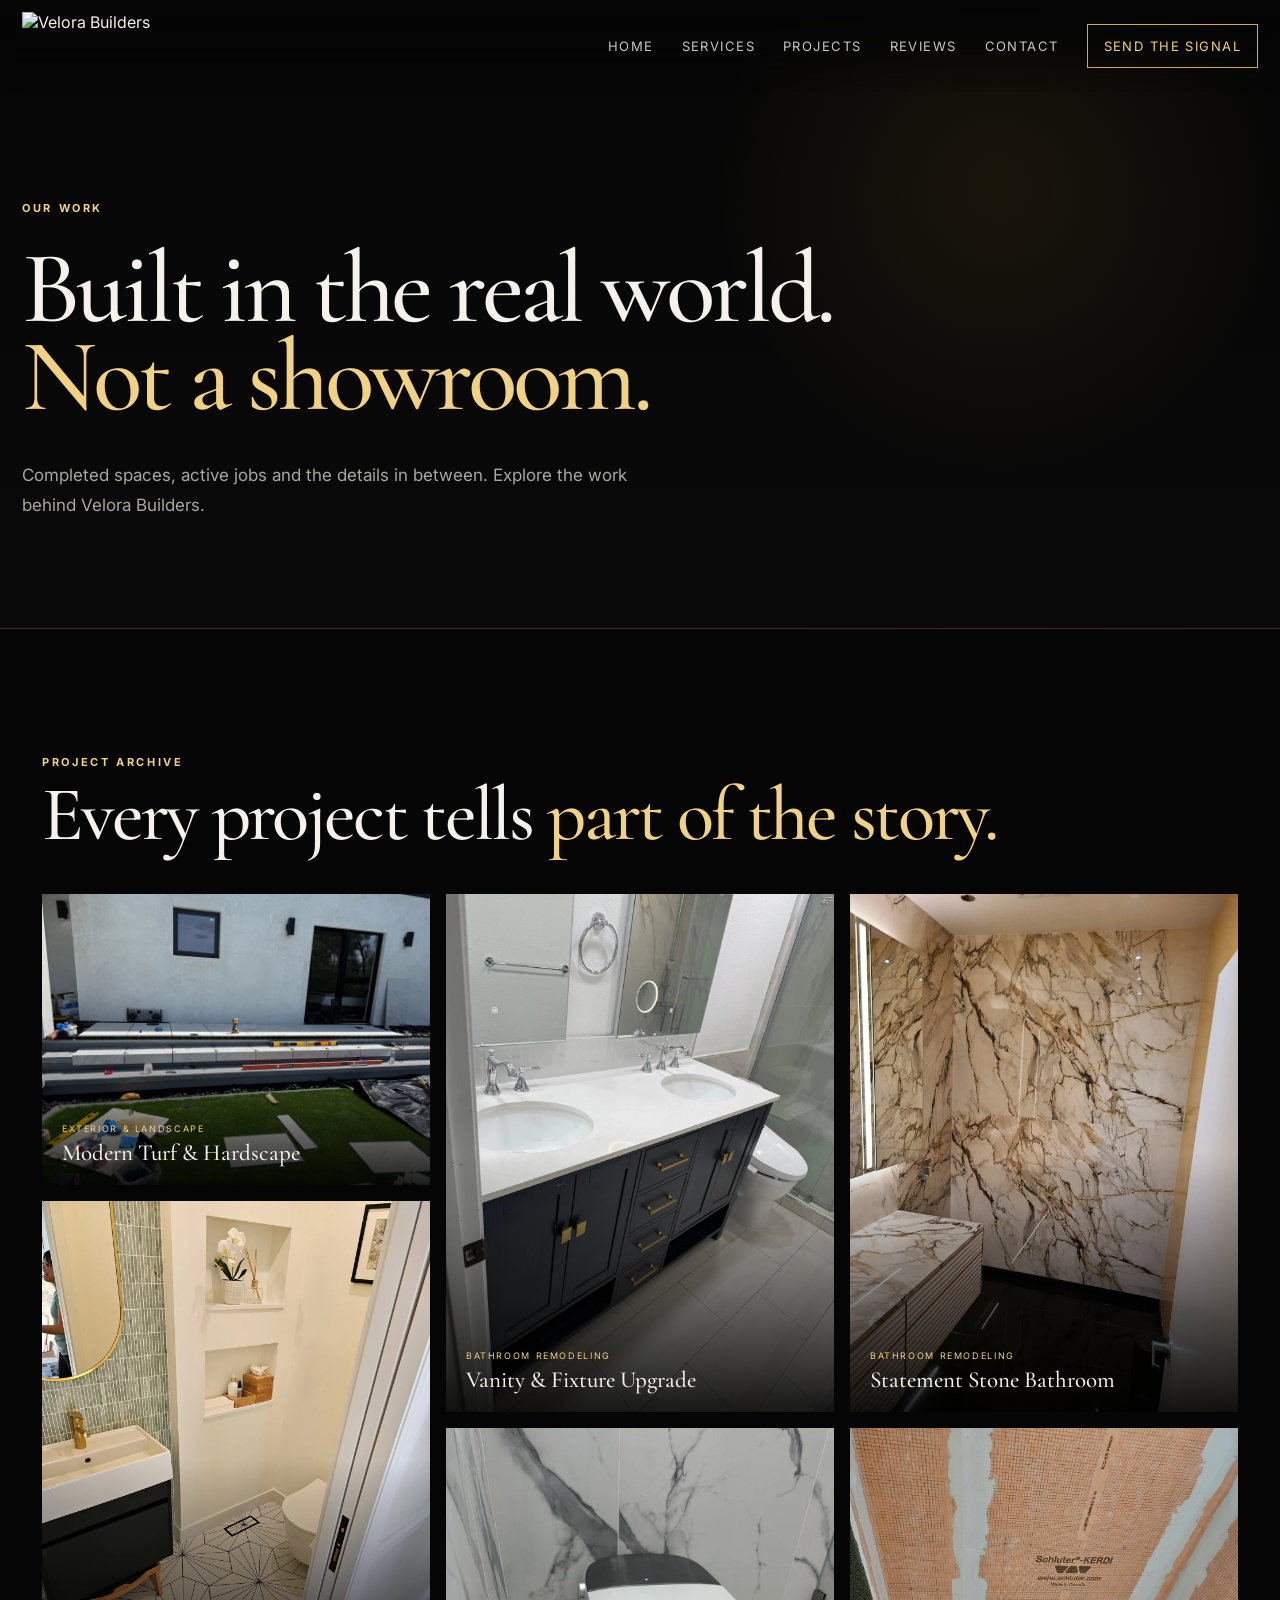
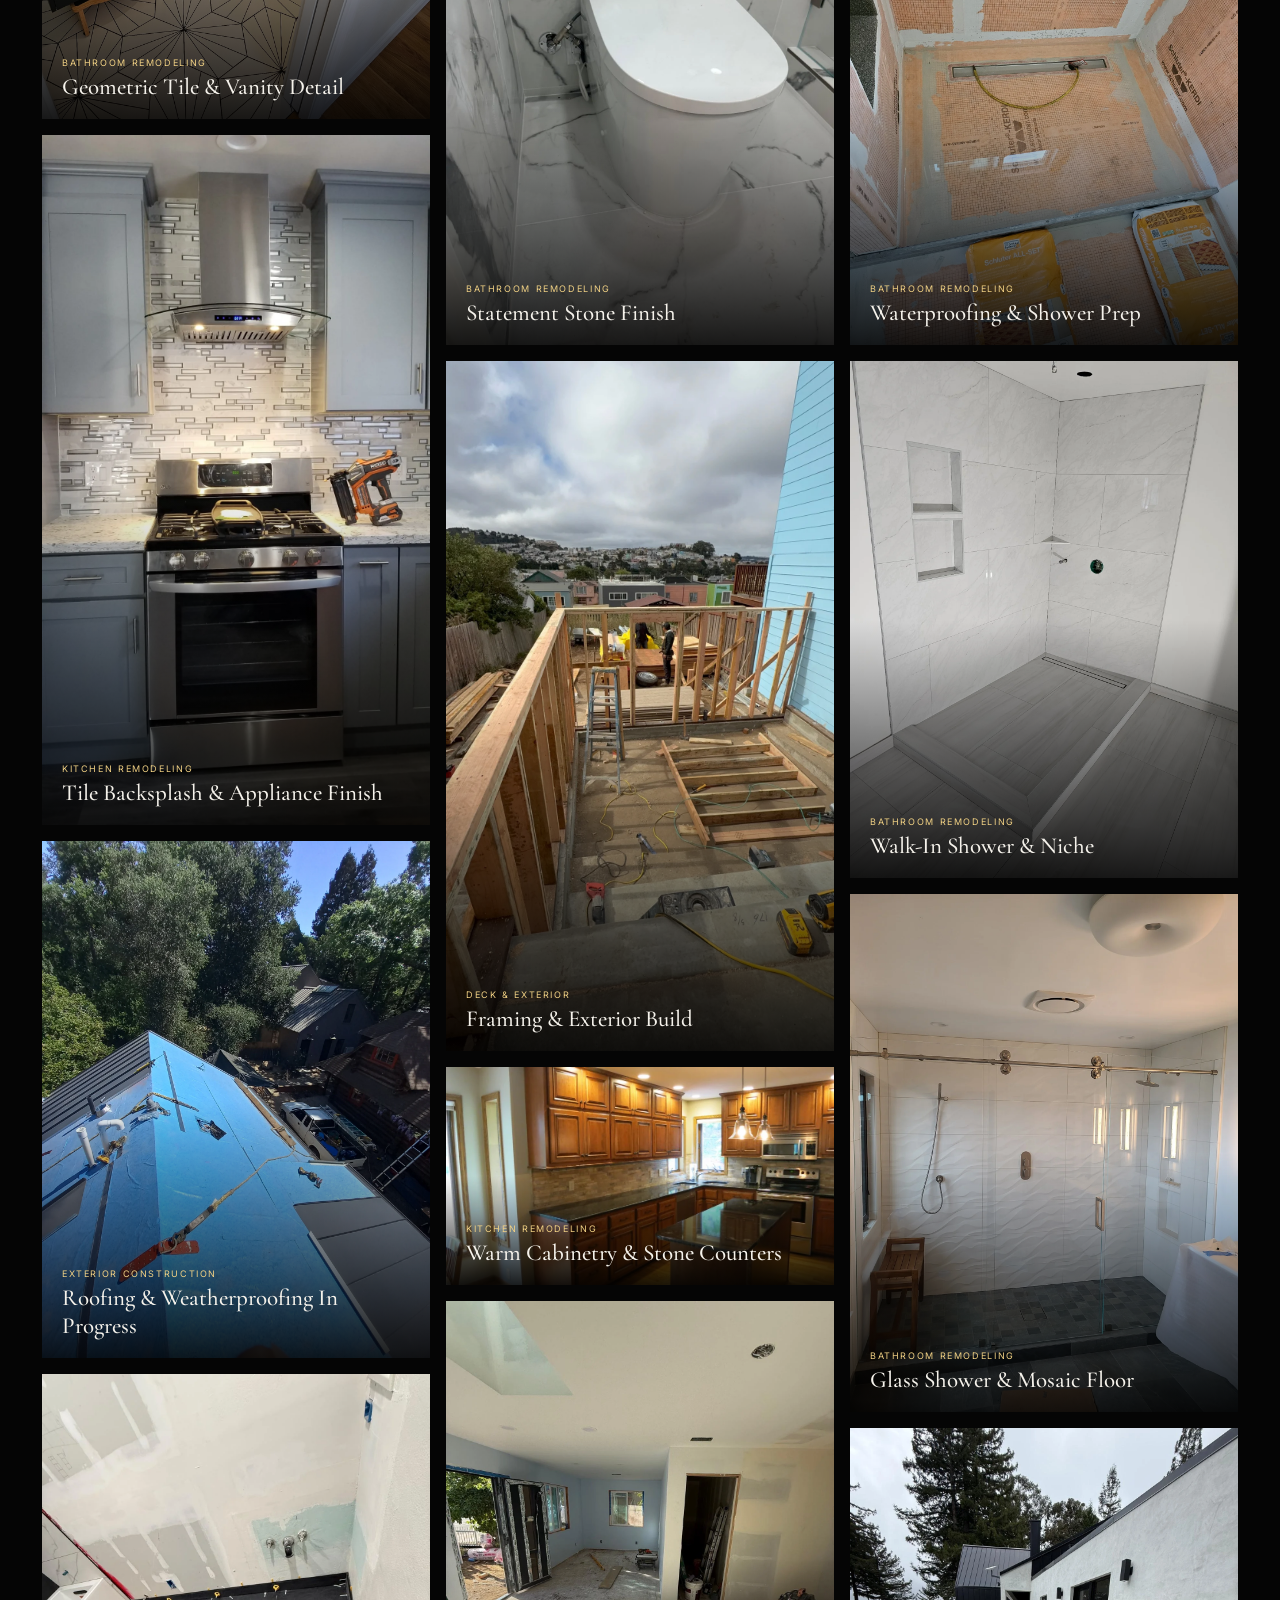
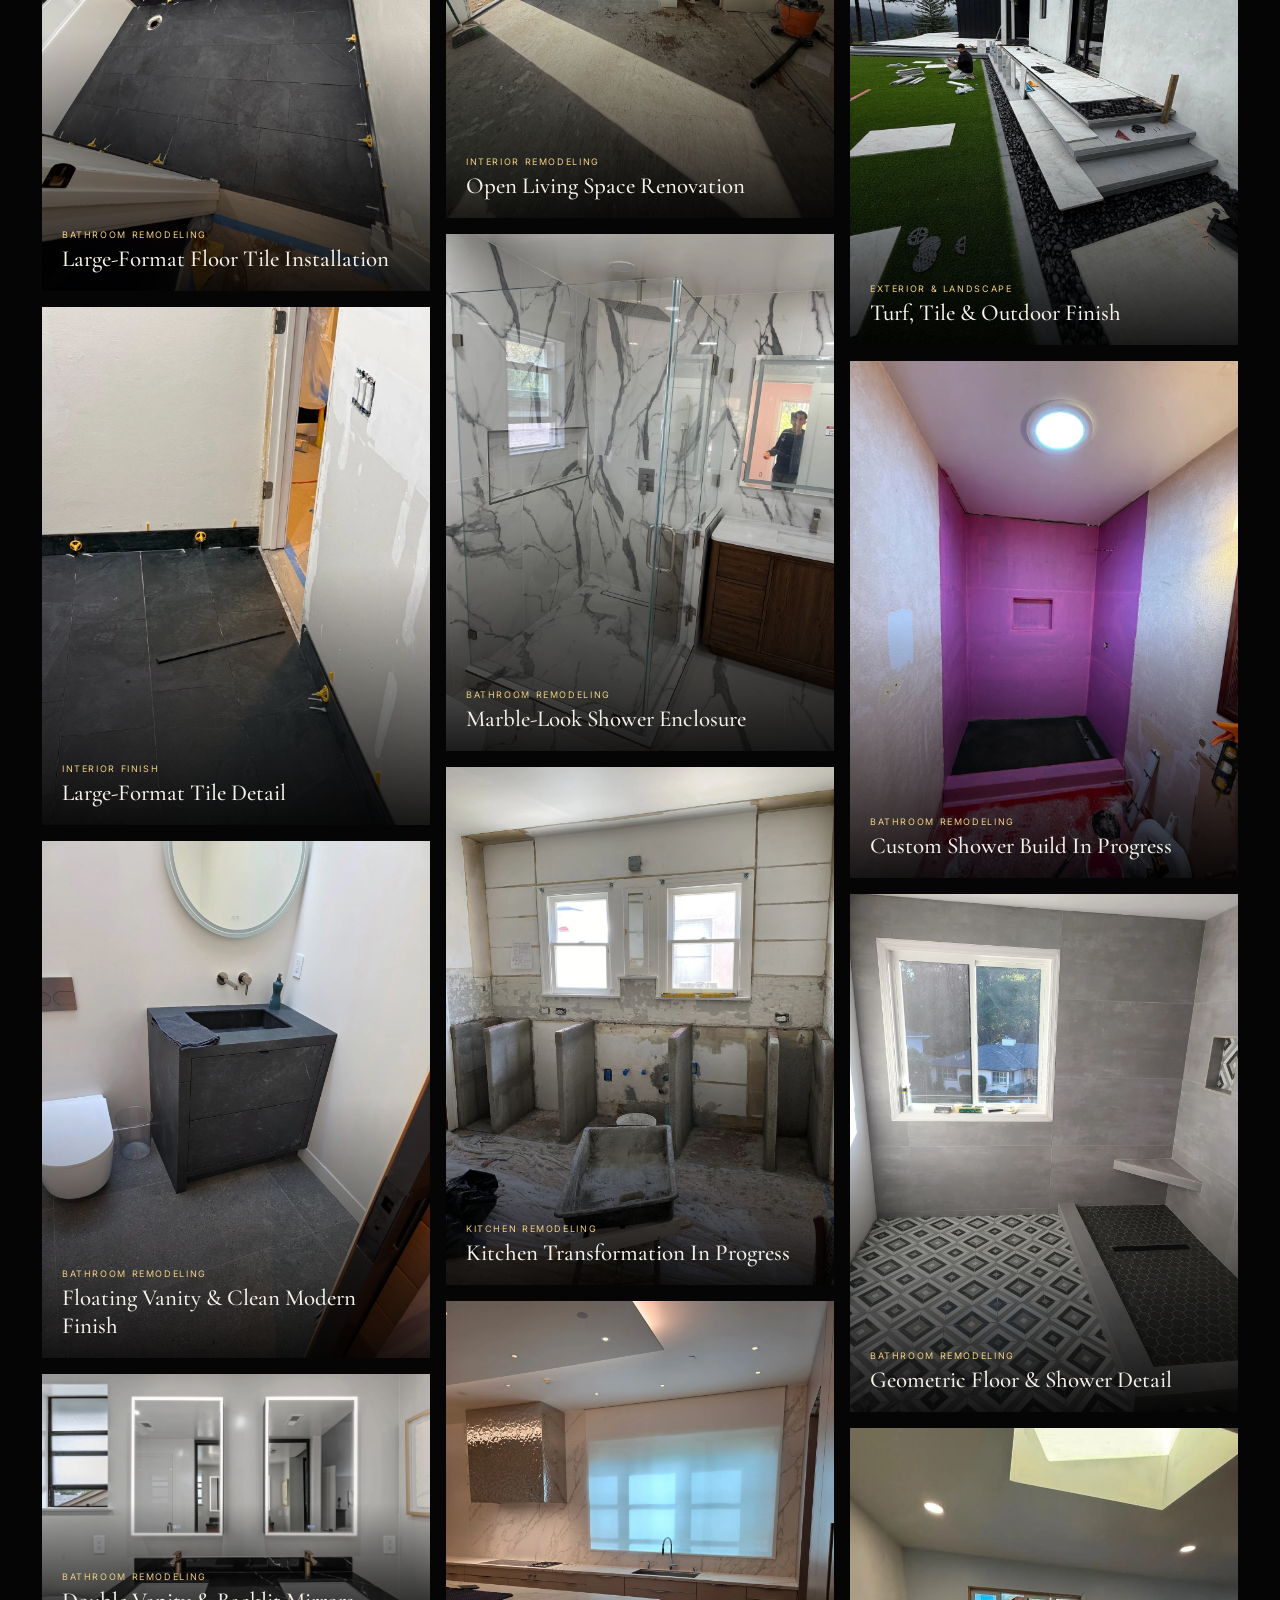
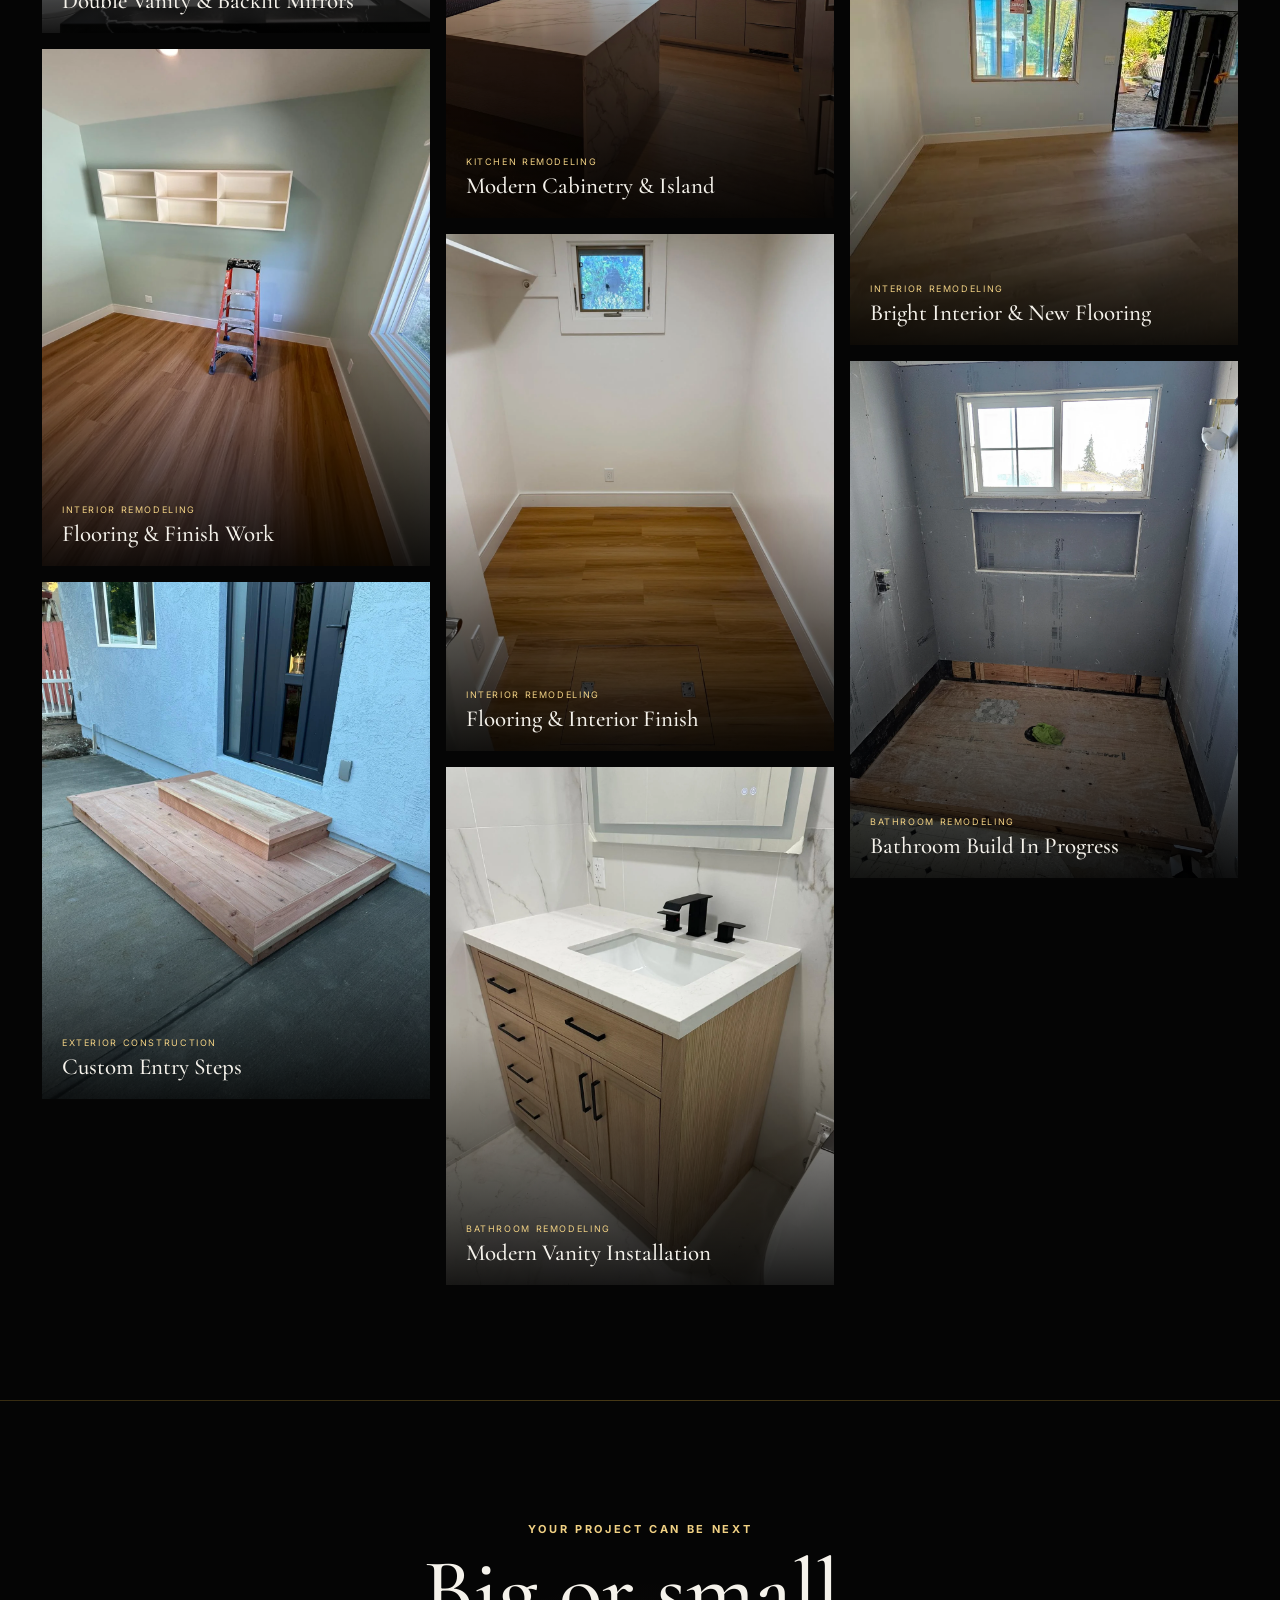
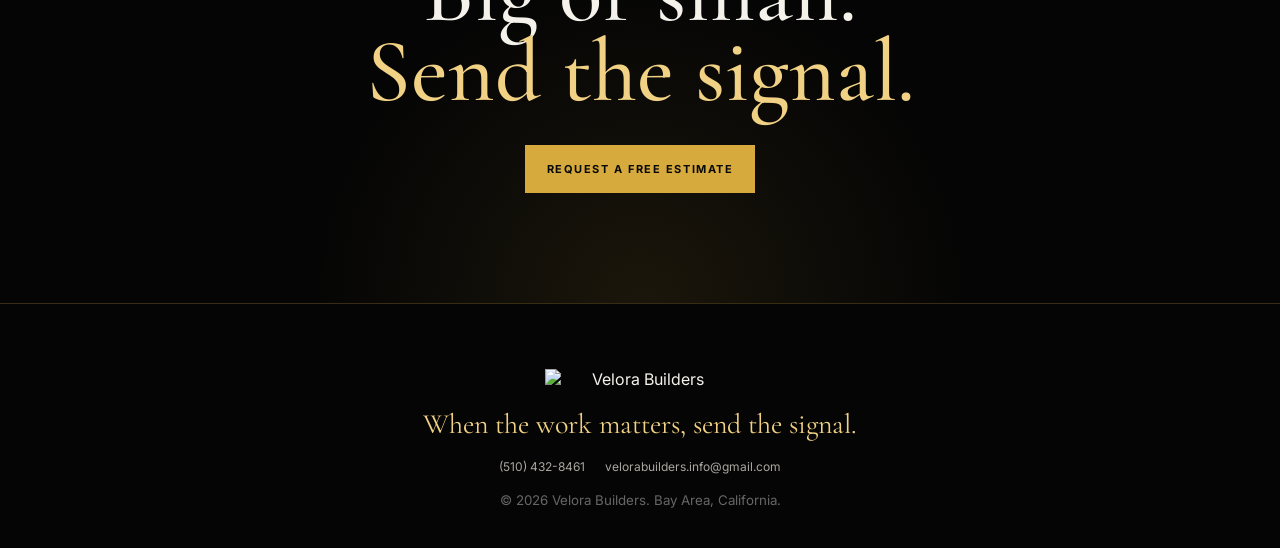
==== projects.html @ 0543bd44 "Add files via upload" ====
<!doctype html><html lang="en"><head><meta charset="utf-8"><meta name="viewport" content="width=device-width,initial-scale=1,viewport-fit=cover"><meta name="theme-color" content="#050505"><title>Our Projects | Velora Builders</title><link rel="preconnect" href="https://fonts.googleapis.com"><link rel="preconnect" href="https://fonts.gstatic.com" crossorigin><link href="https://fonts.googleapis.com/css2?family=Cormorant+Garamond:wght@400;500;600&family=Inter:wght@400;500;600;700&display=swap" rel="stylesheet"><link rel="stylesheet" href="styles.css"><script defer src="script.js"></script></head><body>
<header class="site-header"><a class="brand" href="index.html"><img src="assets/logo.webp" alt="Velora Builders"></a><button class="menu-btn" type="button" aria-expanded="false" aria-controls="main-nav"><span></span><span></span><span></span></button><nav class="nav" id="main-nav"><a href="index.html">Home</a><a href="index.html#services">Services</a><a href="projects.html">Projects</a><a href="index.html#reviews">Reviews</a><a href="index.html#contact">Contact</a><a class="nav-call" href="index.html#contact">Send the Signal</a></nav></header>
<main><section class="projects-hero"><p class="section-kicker">OUR WORK</p><h1>Built in the real world.<br><span>Not a showroom.</span></h1><p>Completed spaces, active jobs and the details in between. Explore the work behind Velora Builders.</p></section>
<section class="all-projects section"><div class="gallery-intro"><p class="section-kicker">PROJECT ARCHIVE</p><h2>Every project tells <span>part of the story.</span></h2></div><div class="gallery-grid">
<figure class="gallery-item"><img src="assets/projects/project-01.webp" alt="Modern Turf & Hardscape" loading="lazy"><figcaption><span>EXTERIOR & LANDSCAPE</span><b>Modern Turf & Hardscape</b></figcaption></figure>
<figure class="gallery-item"><img src="assets/projects/project-02.webp" alt="Geometric Tile & Vanity Detail" loading="lazy"><figcaption><span>BATHROOM REMODELING</span><b>Geometric Tile & Vanity Detail</b></figcaption></figure>
<figure class="gallery-item"><img src="assets/projects/project-03.webp" alt="Tile Backsplash & Appliance Finish" loading="lazy"><figcaption><span>KITCHEN REMODELING</span><b>Tile Backsplash & Appliance Finish</b></figcaption></figure>
<figure class="gallery-item"><img src="assets/projects/project-04.webp" alt="Roofing & Weatherproofing In Progress" loading="lazy"><figcaption><span>EXTERIOR CONSTRUCTION</span><b>Roofing & Weatherproofing In Progress</b></figcaption></figure>
<figure class="gallery-item"><img src="assets/projects/project-05.webp" alt="Large-Format Floor Tile Installation" loading="lazy"><figcaption><span>BATHROOM REMODELING</span><b>Large-Format Floor Tile Installation</b></figcaption></figure>
<figure class="gallery-item"><img src="assets/projects/project-06.webp" alt="Large-Format Tile Detail" loading="lazy"><figcaption><span>INTERIOR FINISH</span><b>Large-Format Tile Detail</b></figcaption></figure>
<figure class="gallery-item"><img src="assets/projects/project-07.webp" alt="Floating Vanity & Clean Modern Finish" loading="lazy"><figcaption><span>BATHROOM REMODELING</span><b>Floating Vanity & Clean Modern Finish</b></figcaption></figure>
<figure class="gallery-item"><img src="assets/projects/project-08.webp" alt="Double Vanity & Backlit Mirrors" loading="lazy"><figcaption><span>BATHROOM REMODELING</span><b>Double Vanity & Backlit Mirrors</b></figcaption></figure>
<figure class="gallery-item"><img src="assets/projects/project-09.webp" alt="Flooring & Finish Work" loading="lazy"><figcaption><span>INTERIOR REMODELING</span><b>Flooring & Finish Work</b></figcaption></figure>
<figure class="gallery-item"><img src="assets/projects/project-10.webp" alt="Custom Entry Steps" loading="lazy"><figcaption><span>EXTERIOR CONSTRUCTION</span><b>Custom Entry Steps</b></figcaption></figure>
<figure class="gallery-item"><img src="assets/projects/project-11.webp" alt="Vanity & Fixture Upgrade" loading="lazy"><figcaption><span>BATHROOM REMODELING</span><b>Vanity & Fixture Upgrade</b></figcaption></figure>
<figure class="gallery-item"><img src="assets/projects/project-12.webp" alt="Statement Stone Finish" loading="lazy"><figcaption><span>BATHROOM REMODELING</span><b>Statement Stone Finish</b></figcaption></figure>
<figure class="gallery-item"><img src="assets/projects/project-13.webp" alt="Framing & Exterior Build" loading="lazy"><figcaption><span>DECK & EXTERIOR</span><b>Framing & Exterior Build</b></figcaption></figure>
<figure class="gallery-item"><img src="assets/projects/project-14.webp" alt="Warm Cabinetry & Stone Counters" loading="lazy"><figcaption><span>KITCHEN REMODELING</span><b>Warm Cabinetry & Stone Counters</b></figcaption></figure>
<figure class="gallery-item"><img src="assets/projects/project-15.webp" alt="Open Living Space Renovation" loading="lazy"><figcaption><span>INTERIOR REMODELING</span><b>Open Living Space Renovation</b></figcaption></figure>
<figure class="gallery-item"><img src="assets/projects/project-16.webp" alt="Marble-Look Shower Enclosure" loading="lazy"><figcaption><span>BATHROOM REMODELING</span><b>Marble-Look Shower Enclosure</b></figcaption></figure>
<figure class="gallery-item"><img src="assets/projects/project-17.webp" alt="Kitchen Transformation In Progress" loading="lazy"><figcaption><span>KITCHEN REMODELING</span><b>Kitchen Transformation In Progress</b></figcaption></figure>
<figure class="gallery-item"><img src="assets/projects/project-18.webp" alt="Modern Cabinetry & Island" loading="lazy"><figcaption><span>KITCHEN REMODELING</span><b>Modern Cabinetry & Island</b></figcaption></figure>
<figure class="gallery-item"><img src="assets/projects/project-19.webp" alt="Flooring & Interior Finish" loading="lazy"><figcaption><span>INTERIOR REMODELING</span><b>Flooring & Interior Finish</b></figcaption></figure>
<figure class="gallery-item"><img src="assets/projects/project-20.webp" alt="Modern Vanity Installation" loading="lazy"><figcaption><span>BATHROOM REMODELING</span><b>Modern Vanity Installation</b></figcaption></figure>
<figure class="gallery-item"><img src="assets/projects/project-21.webp" alt="Statement Stone Bathroom" loading="lazy"><figcaption><span>BATHROOM REMODELING</span><b>Statement Stone Bathroom</b></figcaption></figure>
<figure class="gallery-item"><img src="assets/projects/project-22.webp" alt="Waterproofing & Shower Prep" loading="lazy"><figcaption><span>BATHROOM REMODELING</span><b>Waterproofing & Shower Prep</b></figcaption></figure>
<figure class="gallery-item"><img src="assets/projects/project-23.webp" alt="Walk-In Shower & Niche" loading="lazy"><figcaption><span>BATHROOM REMODELING</span><b>Walk-In Shower & Niche</b></figcaption></figure>
<figure class="gallery-item"><img src="assets/projects/project-24.webp" alt="Glass Shower & Mosaic Floor" loading="lazy"><figcaption><span>BATHROOM REMODELING</span><b>Glass Shower & Mosaic Floor</b></figcaption></figure>
<figure class="gallery-item"><img src="assets/projects/project-25.webp" alt="Turf, Tile & Outdoor Finish" loading="lazy"><figcaption><span>EXTERIOR & LANDSCAPE</span><b>Turf, Tile & Outdoor Finish</b></figcaption></figure>
<figure class="gallery-item"><img src="assets/projects/project-26.webp" alt="Custom Shower Build In Progress" loading="lazy"><figcaption><span>BATHROOM REMODELING</span><b>Custom Shower Build In Progress</b></figcaption></figure>
<figure class="gallery-item"><img src="assets/projects/project-27.webp" alt="Geometric Floor & Shower Detail" loading="lazy"><figcaption><span>BATHROOM REMODELING</span><b>Geometric Floor & Shower Detail</b></figcaption></figure>
<figure class="gallery-item"><img src="assets/projects/project-28.webp" alt="Bright Interior & New Flooring" loading="lazy"><figcaption><span>INTERIOR REMODELING</span><b>Bright Interior & New Flooring</b></figcaption></figure>
<figure class="gallery-item"><img src="assets/projects/project-29.webp" alt="Bathroom Build In Progress" loading="lazy"><figcaption><span>BATHROOM REMODELING</span><b>Bathroom Build In Progress</b></figcaption></figure></div></section><section class="gallery-cta"><p class="section-kicker">YOUR PROJECT CAN BE NEXT</p><h2>Big or small.<br><span>Send the signal.</span></h2><a class="btn btn-gold" href="index.html#contact">Request a Free Estimate</a></section></main><footer><a class="footer-brand" href="index.html"><img src="assets/logo.webp" alt="Velora Builders"></a><p>When the work matters, send the signal.</p><div class="footer-contact"><a href="tel:+15104328461">(510) 432-8461</a><a href="mailto:velorabuilders.info@gmail.com">velorabuilders.info@gmail.com</a></div><small>© 2026 Velora Builders. Bay Area, California.</small></footer></body></html>
---- styles.css ----
:root{--bg:#050505;--panel:#0b0b0b;--panel2:#111;--gold:#d7aa3d;--gold2:#f1d184;--text:#f5f2eb;--muted:#aaa79f;--line:rgba(215,170,61,.24);--max:1240px}*{box-sizing:border-box}html{scroll-behavior:smooth}body{margin:0;background:var(--bg);color:var(--text);font-family:Inter,Arial,sans-serif;overflow-x:hidden}body.menu-open{overflow:hidden}a{color:inherit;text-decoration:none}img{display:block;width:100%}.site-header{position:fixed;top:0;left:0;right:0;z-index:50;height:92px;display:flex;align-items:center;justify-content:space-between;padding:12px max(22px,calc((100vw - var(--max))/2));background:linear-gradient(180deg,rgba(5,5,5,.98),rgba(5,5,5,.78),transparent);backdrop-filter:blur(8px)}.brand{width:155px;display:block}.brand img{height:68px;object-fit:contain}.nav{display:flex;align-items:center;gap:28px;font-size:13px;text-transform:uppercase;letter-spacing:.11em}.nav a{opacity:.82;transition:.2s}.nav a:hover{opacity:1;color:var(--gold2)}.nav-call{border:1px solid var(--gold);padding:13px 16px;color:var(--gold2)!important;opacity:1!important}.menu-btn{display:none;background:none;border:0;padding:12px;z-index:60}.menu-btn span{display:block;width:27px;height:1px;background:#fff;margin:6px 0;transition:.25s}.hero{min-height:100svh;position:relative;display:flex;align-items:flex-end;overflow:hidden}.hero-photo{position:absolute;inset:0;height:100%;object-fit:cover;object-position:center}.hero-shade{position:absolute;inset:0;background:linear-gradient(90deg,rgba(0,0,0,.9) 0%,rgba(0,0,0,.64) 46%,rgba(0,0,0,.24) 78%),linear-gradient(0deg,rgba(0,0,0,.86),transparent 50%)}.hero-copy{position:relative;z-index:2;width:min(760px,calc(100% - 44px));margin-left:max(22px,calc((100vw - var(--max))/2));padding:0 0 185px}.eyebrow,.section-kicker{font-size:11px;letter-spacing:.24em;text-transform:uppercase;color:var(--gold2);font-weight:700}.hero h1,.section h2,.signal-copy h2{font-family:"Cormorant Garamond",serif;font-weight:500;line-height:.92;letter-spacing:-.035em}.hero h1{font-size:clamp(58px,7.4vw,112px);margin:20px 0}.hero h1 em,.section h2 span,.signal-copy h2 span{color:var(--gold2);font-style:normal}.hero-sub{max-width:690px;color:#d0cdc5;font-size:17px;line-height:1.65}.hero-actions{display:flex;gap:12px;flex-wrap:wrap;margin-top:30px}.btn{display:inline-flex;align-items:center;justify-content:center;min-height:48px;padding:0 21px;text-transform:uppercase;font-size:11px;font-weight:700;letter-spacing:.14em;border:1px solid transparent;transition:.2s}.btn-gold{background:var(--gold);color:#090909}.btn-gold:hover{background:var(--gold2)}.btn-ghost{border-color:rgba(255,255,255,.35);color:#fff;background:rgba(0,0,0,.15)}.btn-ghost:hover{border-color:var(--gold);color:var(--gold2)}.hero-proof{position:absolute;z-index:3;bottom:0;left:0;right:0;display:grid;grid-template-columns:repeat(3,1fr);max-width:var(--max);margin:auto;border-top:1px solid rgba(255,255,255,.14)}.hero-proof div{padding:26px 24px;display:flex;gap:15px;align-items:center;border-right:1px solid rgba(255,255,255,.12);background:rgba(5,5,5,.42);backdrop-filter:blur(6px)}.hero-proof b{color:var(--gold);font-family:"Cormorant Garamond",serif;font-size:25px}.hero-proof span{font-size:12px;text-transform:uppercase;letter-spacing:.1em;color:#ddd}.section{max-width:var(--max);margin:auto;padding:115px 22px}.intro-grid{display:grid;grid-template-columns:1.2fr .8fr;gap:80px;margin-top:26px}.section h2{font-size:clamp(50px,6vw,82px);margin:0}.intro-copy,.section-heading>p,.signal-copy p,.contact-copy>p{color:var(--muted);line-height:1.8}.intro-copy p:first-child{margin-top:4px}.text-link{color:var(--gold2);font-size:12px;text-transform:uppercase;letter-spacing:.14em;font-weight:700;display:inline-block;margin-top:12px}.services-section{border-top:1px solid var(--line)}.section-heading{display:grid;grid-template-columns:1.25fr .75fr;gap:60px;align-items:end;margin-bottom:42px}.section-heading h2{margin-top:10px}.service-grid{display:grid;grid-template-columns:repeat(3,1fr);border-top:1px solid var(--line);border-left:1px solid var(--line)}.service-card{padding:38px 30px;min-height:250px;border-right:1px solid var(--line);border-bottom:1px solid var(--line);background:linear-gradient(145deg,#0b0b0b,#070707)}.service-card small{color:var(--gold);letter-spacing:.14em}.service-card h3{font-family:"Cormorant Garamond",serif;font-size:31px;font-weight:500;margin:42px 0 10px}.service-card p{color:var(--muted);font-size:14px;line-height:1.7}.signal-section{max-width:1450px;margin:40px auto 0;display:grid;grid-template-columns:1fr 1fr;background:radial-gradient(circle at 18% 55%,rgba(215,170,61,.14),transparent 35%),#0a0a0a;border-top:1px solid var(--line);border-bottom:1px solid var(--line)}.signal-art{min-height:590px;display:flex;align-items:center;justify-content:center;padding:50px}.signal-art img{max-width:520px;filter:drop-shadow(0 0 28px rgba(215,170,61,.17))}.signal-copy{display:flex;flex-direction:column;justify-content:center;padding:70px 80px 70px 20px}.signal-copy h2{font-size:clamp(52px,5.2vw,80px);margin:14px 0 20px}.signal-copy .btn{align-self:flex-start;margin-top:18px}.projects-section{padding-bottom:75px}.project-grid{display:grid;grid-template-columns:repeat(12,1fr);gap:16px}.project{position:relative;overflow:hidden;min-height:430px;margin:0;grid-column:span 4;background:#111}.project-wide{grid-column:span 8}.project img{position:absolute;inset:0;height:100%;object-fit:cover;transition:transform .6s ease}.project:after{content:"";position:absolute;inset:35% 0 0;background:linear-gradient(transparent,rgba(0,0,0,.9))}.project:hover img{transform:scale(1.025)}.project figcaption{position:absolute;z-index:2;left:22px;right:22px;bottom:22px}.project figcaption span{display:block;color:var(--gold2);font-size:10px;letter-spacing:.17em;margin-bottom:7px}.project figcaption b{font-family:"Cormorant Garamond",serif;font-size:25px;font-weight:500}.project-cta{margin-top:30px;display:flex;align-items:center;justify-content:space-between;gap:25px;padding:28px 0;border-top:1px solid var(--line);border-bottom:1px solid var(--line)}.project-cta p{color:var(--muted)}.reviews-section{display:grid;grid-template-columns:1.15fr .85fr;gap:70px;border-top:1px solid var(--line)}.stars{color:var(--gold2);letter-spacing:.18em;margin:22px 0}.review-main blockquote{font-family:"Cormorant Garamond",serif;font-size:clamp(42px,4vw,62px);line-height:1.05;margin:0 0 22px}.review-main>p:last-child{color:var(--muted);line-height:1.8;max-width:650px}.review-stack{display:grid;gap:16px}.review-card,.review-mini{border:1px solid var(--line);padding:34px;background:linear-gradient(145deg,#111,#090909)}.quote-mark{font-family:serif;color:var(--gold);font-size:58px;line-height:.5}.review-card h3{font-family:"Cormorant Garamond",serif;font-size:34px;margin:18px 0 8px}.review-card p{color:var(--muted);line-height:1.7}.review-card .btn{margin-top:12px}.review-mini{display:flex;flex-direction:column;gap:10px}.review-mini b{font-family:"Cormorant Garamond",serif;font-size:25px;font-weight:500}.review-mini span{color:var(--gold2);font-size:11px;letter-spacing:.12em;text-transform:uppercase}.contact-section{display:grid;grid-template-columns:.9fr 1.1fr;gap:70px;border-top:1px solid var(--line)}.contact-copy h2{margin:12px 0 20px}.contact-list{display:grid;gap:12px;margin-top:35px}.contact-list a{font-size:18px}.contact-list a:hover{color:var(--gold2)}.contact-list span{color:var(--muted);font-size:13px}.lead-form{display:grid;grid-template-columns:1fr 1fr;gap:18px;padding:34px;border:1px solid var(--line);background:#0b0b0b}.lead-form label{font-size:10px;letter-spacing:.14em;text-transform:uppercase;color:#d3cec4}.lead-form input,.lead-form textarea{width:100%;margin-top:9px;padding:14px 0;color:#fff;background:transparent;border:0;border-bottom:1px solid rgba(255,255,255,.2);outline:none;font:inherit;text-transform:none}.lead-form textarea{resize:vertical;border:1px solid rgba(255,255,255,.2);padding:14px}.lead-form input:focus,.lead-form textarea:focus{border-color:var(--gold)}.full{grid-column:1/-1}footer{border-top:1px solid var(--line);padding:65px 22px 40px;display:grid;justify-items:center;gap:18px;text-align:center}.footer-brand{width:190px}.footer-brand img{max-height:150px;object-fit:contain}.footer-links,.footer-contact{display:flex;gap:20px;flex-wrap:wrap;justify-content:center;font-size:12px;color:var(--muted)}footer>p{font-family:"Cormorant Garamond",serif;font-size:28px;margin:0;color:var(--gold2)}footer small{color:#666}.reveal{animation:fadeUp .8s ease both}@keyframes fadeUp{from{opacity:0;transform:translateY(20px)}to{opacity:1;transform:none}}
@media(max-width:900px){.site-header{height:78px;padding:8px 18px}.brand{width:118px}.brand img{height:59px}.menu-btn{display:block}.nav{position:fixed;inset:0;width:100vw;height:100dvh;min-height:100svh;background:rgba(5,5,5,.985);display:flex;flex-direction:column;justify-content:center;align-items:center;gap:26px;padding:calc(90px + env(safe-area-inset-top)) 24px calc(40px + env(safe-area-inset-bottom));overflow-y:auto;transform:translateX(105%);transition:transform .3s ease;font-size:15px}.nav.open{transform:translateX(0)}.menu-btn.active span:nth-child(1){transform:translateY(7px) rotate(45deg)}.menu-btn.active span:nth-child(2){opacity:0}.menu-btn.active span:nth-child(3){transform:translateY(-7px) rotate(-45deg)}.hero{min-height:100svh}.hero-shade{background:linear-gradient(0deg,rgba(0,0,0,.92) 0%,rgba(0,0,0,.55) 70%,rgba(0,0,0,.15))}.hero-copy{margin-left:22px;padding-bottom:205px}.hero h1{font-size:clamp(53px,15vw,78px)}.hero-sub{font-size:15px}.hero-actions .btn{width:100%}.hero-proof div{padding:18px 12px;display:block}.hero-proof b{display:block}.hero-proof span{font-size:9px}.section{padding:80px 20px}.intro-grid,.section-heading,.reviews-section,.contact-section{grid-template-columns:1fr;gap:35px}.service-grid{grid-template-columns:1fr 1fr}.signal-section{grid-template-columns:1fr}.signal-art{min-height:390px;padding:35px}.signal-art img{max-width:380px}.signal-copy{padding:15px 25px 65px}.project{grid-column:span 6;min-height:380px}.project-wide{grid-column:span 12}.project-cta{align-items:flex-start;flex-direction:column}.lead-form{padding:24px}.reviews-section{gap:28px}}
@media(max-width:560px){.service-grid{grid-template-columns:1fr}.project,.project-wide{grid-column:span 12;min-height:390px}.lead-form{grid-template-columns:1fr}.lead-form label{grid-column:1/-1}.hero-proof span{line-height:1.35}.section-heading>p{margin-top:0}.contact-list a{font-size:15px}.signal-art{min-height:330px}.signal-copy h2{font-size:52px}.project-grid{gap:12px}}
/* Premium project archive */
.projects-hero{min-height:68svh;padding:190px max(22px,calc((100vw - var(--max))/2)) 90px;display:flex;flex-direction:column;justify-content:flex-end;background:radial-gradient(circle at 78% 30%,rgba(215,170,61,.09),transparent 26%),linear-gradient(180deg,#060606,#090909);border-bottom:1px solid var(--line)}.projects-hero h1{font-family:"Cormorant Garamond",serif;font-weight:500;font-size:clamp(64px,8vw,118px);line-height:.86;letter-spacing:-.04em;margin:18px 0 24px}.projects-hero h1 span{color:var(--gold2)}.projects-hero>p:last-child{max-width:650px;color:var(--muted);font-size:17px;line-height:1.75}.gallery-intro{margin-bottom:44px}.gallery-grid{columns:3 320px;column-gap:16px}.gallery-item{break-inside:avoid;margin:0 0 16px;position:relative;background:#111;overflow:hidden}.gallery-item img{display:block;width:100%;height:auto;transition:transform .55s ease,filter .55s ease}.gallery-item:after{content:"";position:absolute;inset:50% 0 0;background:linear-gradient(transparent,rgba(0,0,0,.88));pointer-events:none}.gallery-item:hover img{transform:scale(1.018);filter:brightness(.82)}.gallery-item figcaption{position:absolute;z-index:2;left:20px;right:20px;bottom:18px}.gallery-item figcaption span{display:block;color:var(--gold2);font-size:9px;letter-spacing:.18em;margin-bottom:5px}.gallery-item figcaption b{font-family:"Cormorant Garamond",serif;font-size:23px;font-weight:500}.gallery-cta{padding:110px 22px;text-align:center;border-top:1px solid var(--line);background:radial-gradient(circle at 50% 100%,rgba(215,170,61,.1),transparent 40%)}.gallery-cta h2{font-family:"Cormorant Garamond",serif;font-size:clamp(56px,7vw,94px);font-weight:500;line-height:.9;margin:16px 0 32px}.gallery-cta h2 span{color:var(--gold2)}
@media(max-width:700px){.projects-hero{min-height:58svh;padding-top:130px}.gallery-grid{columns:1}.gallery-item figcaption b{font-size:21px}}
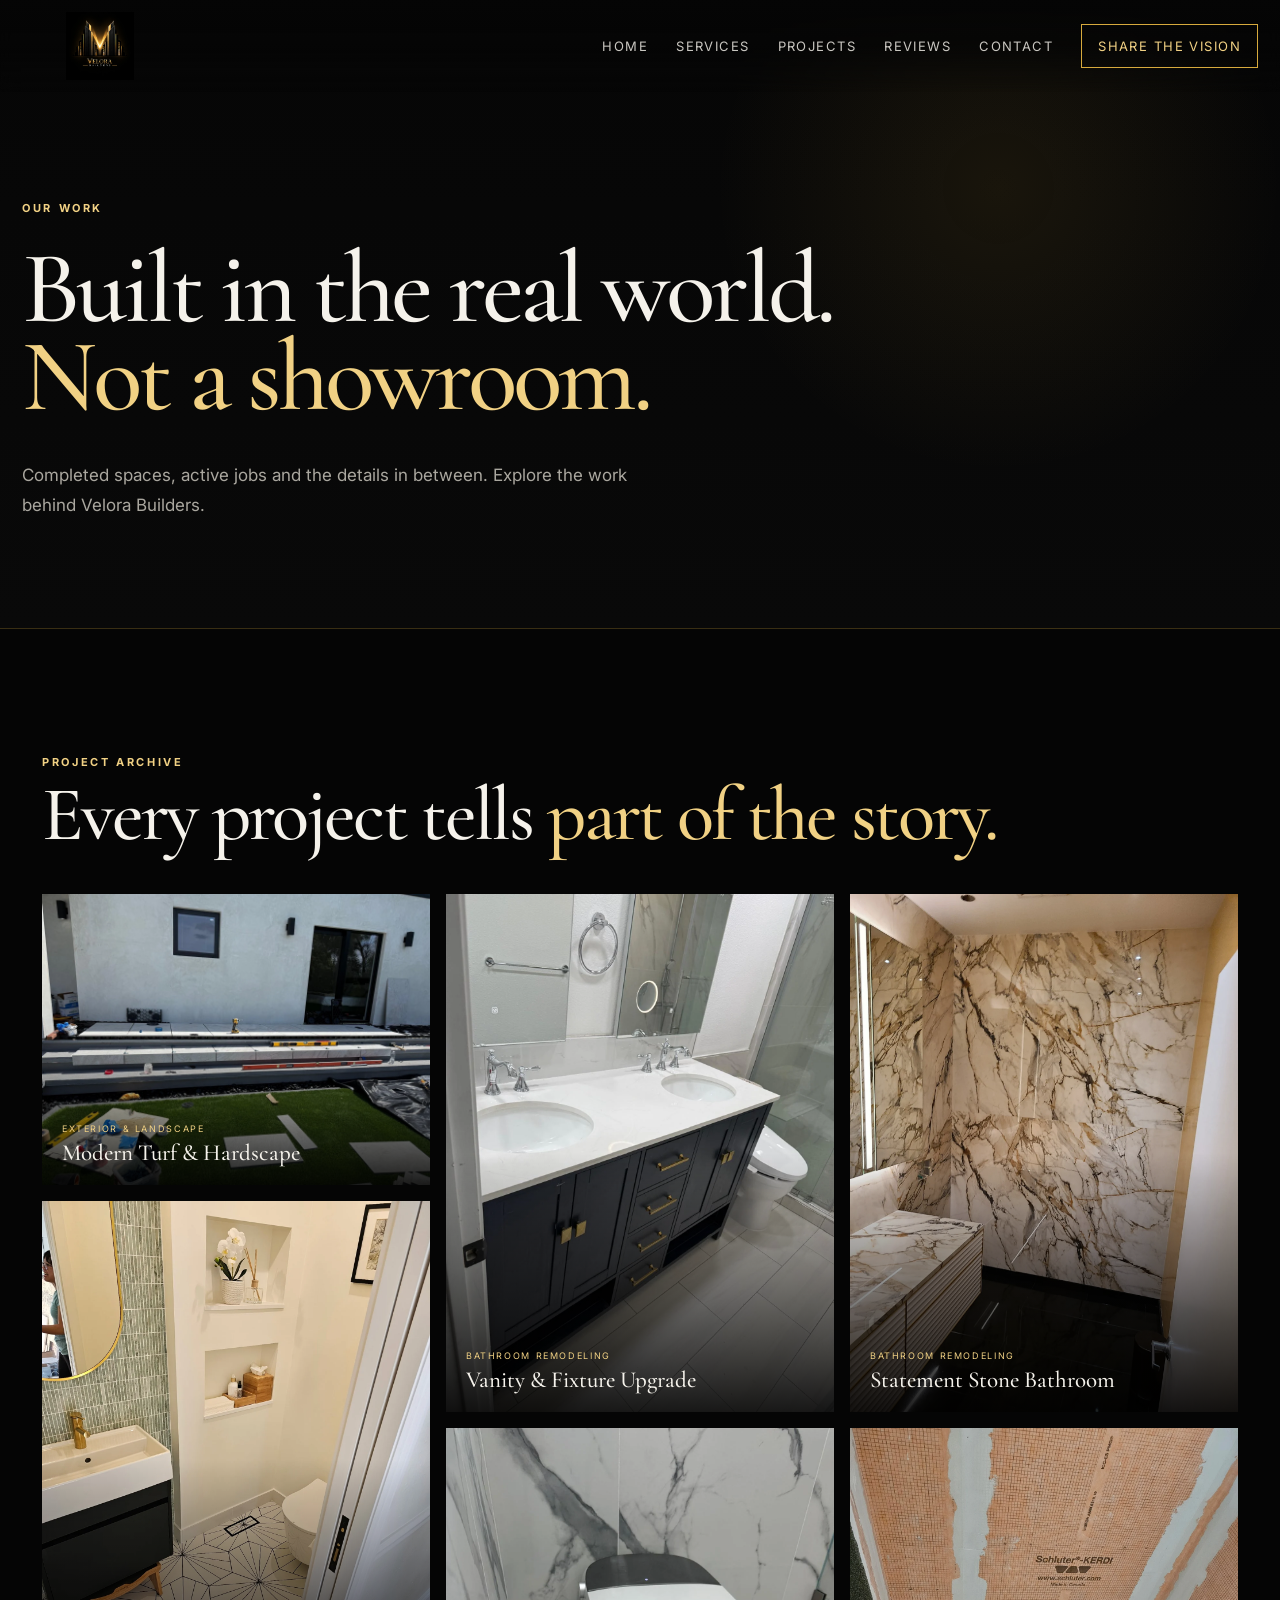
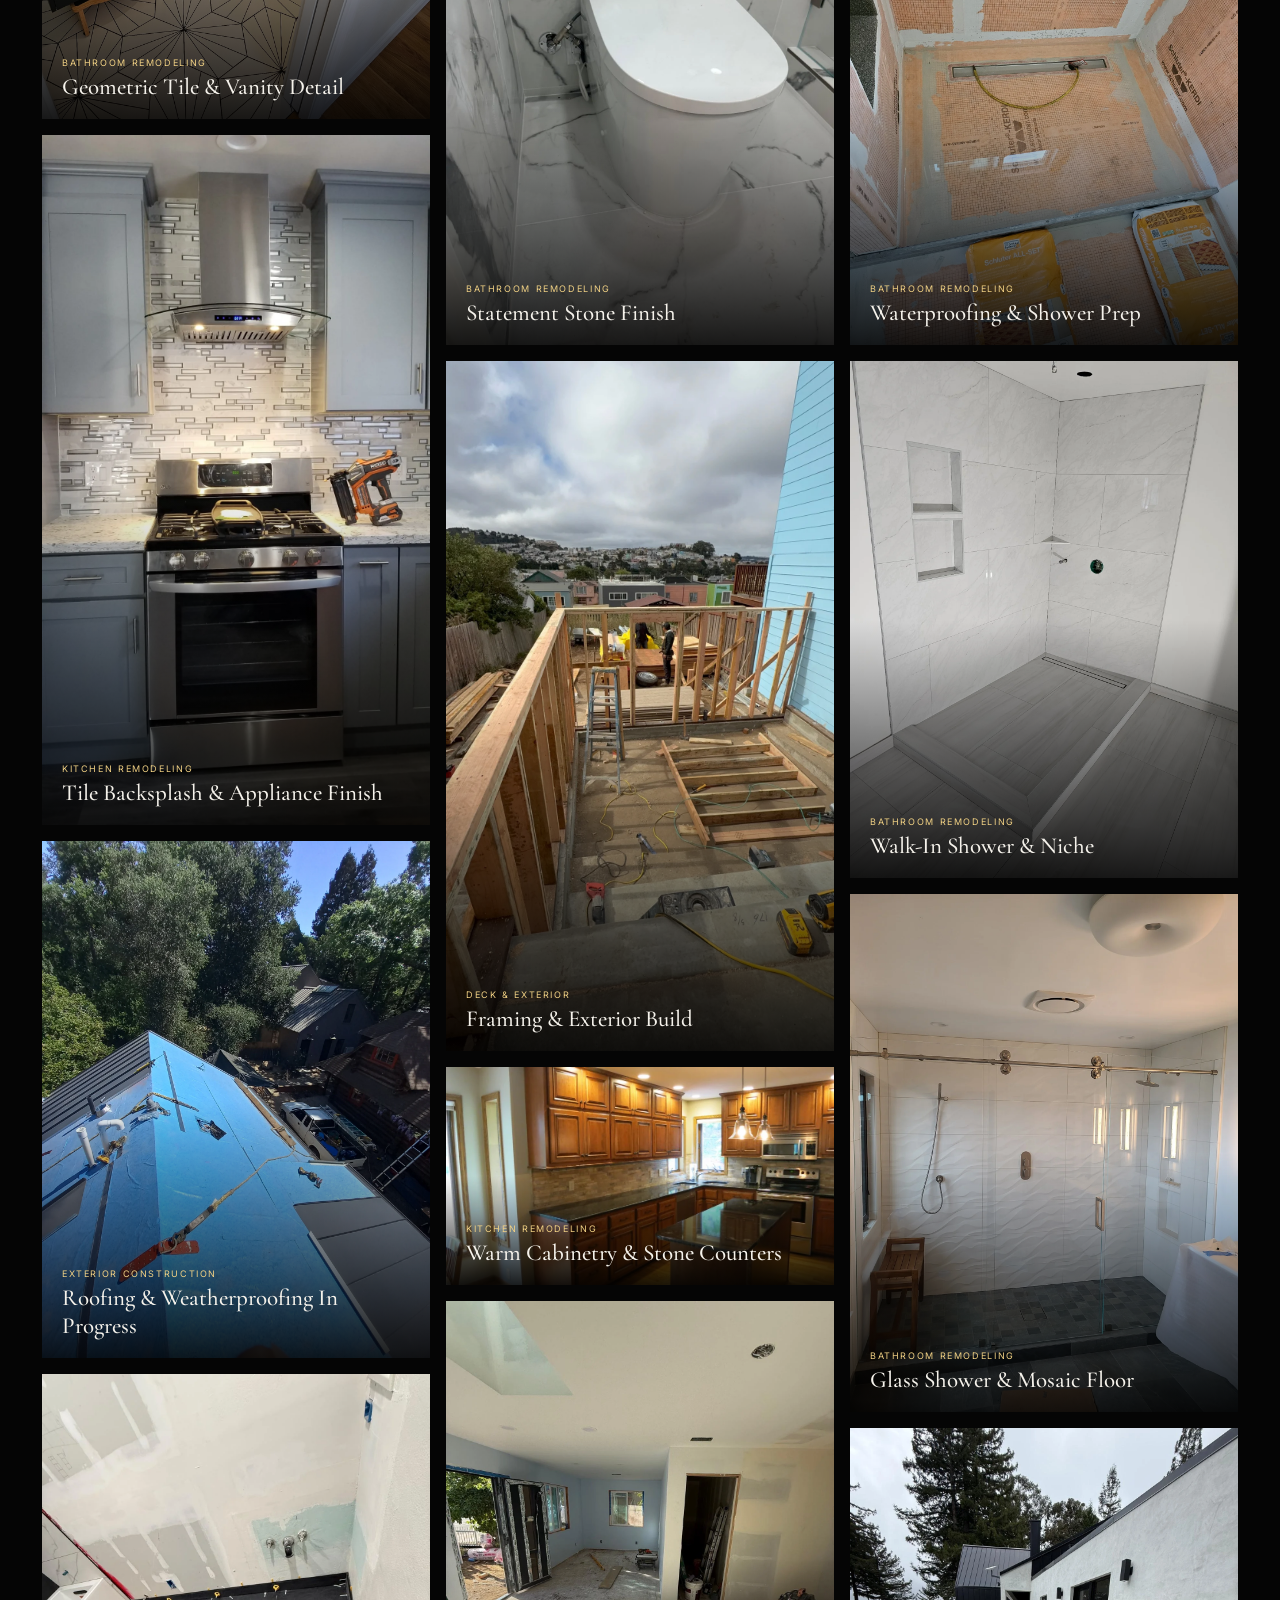
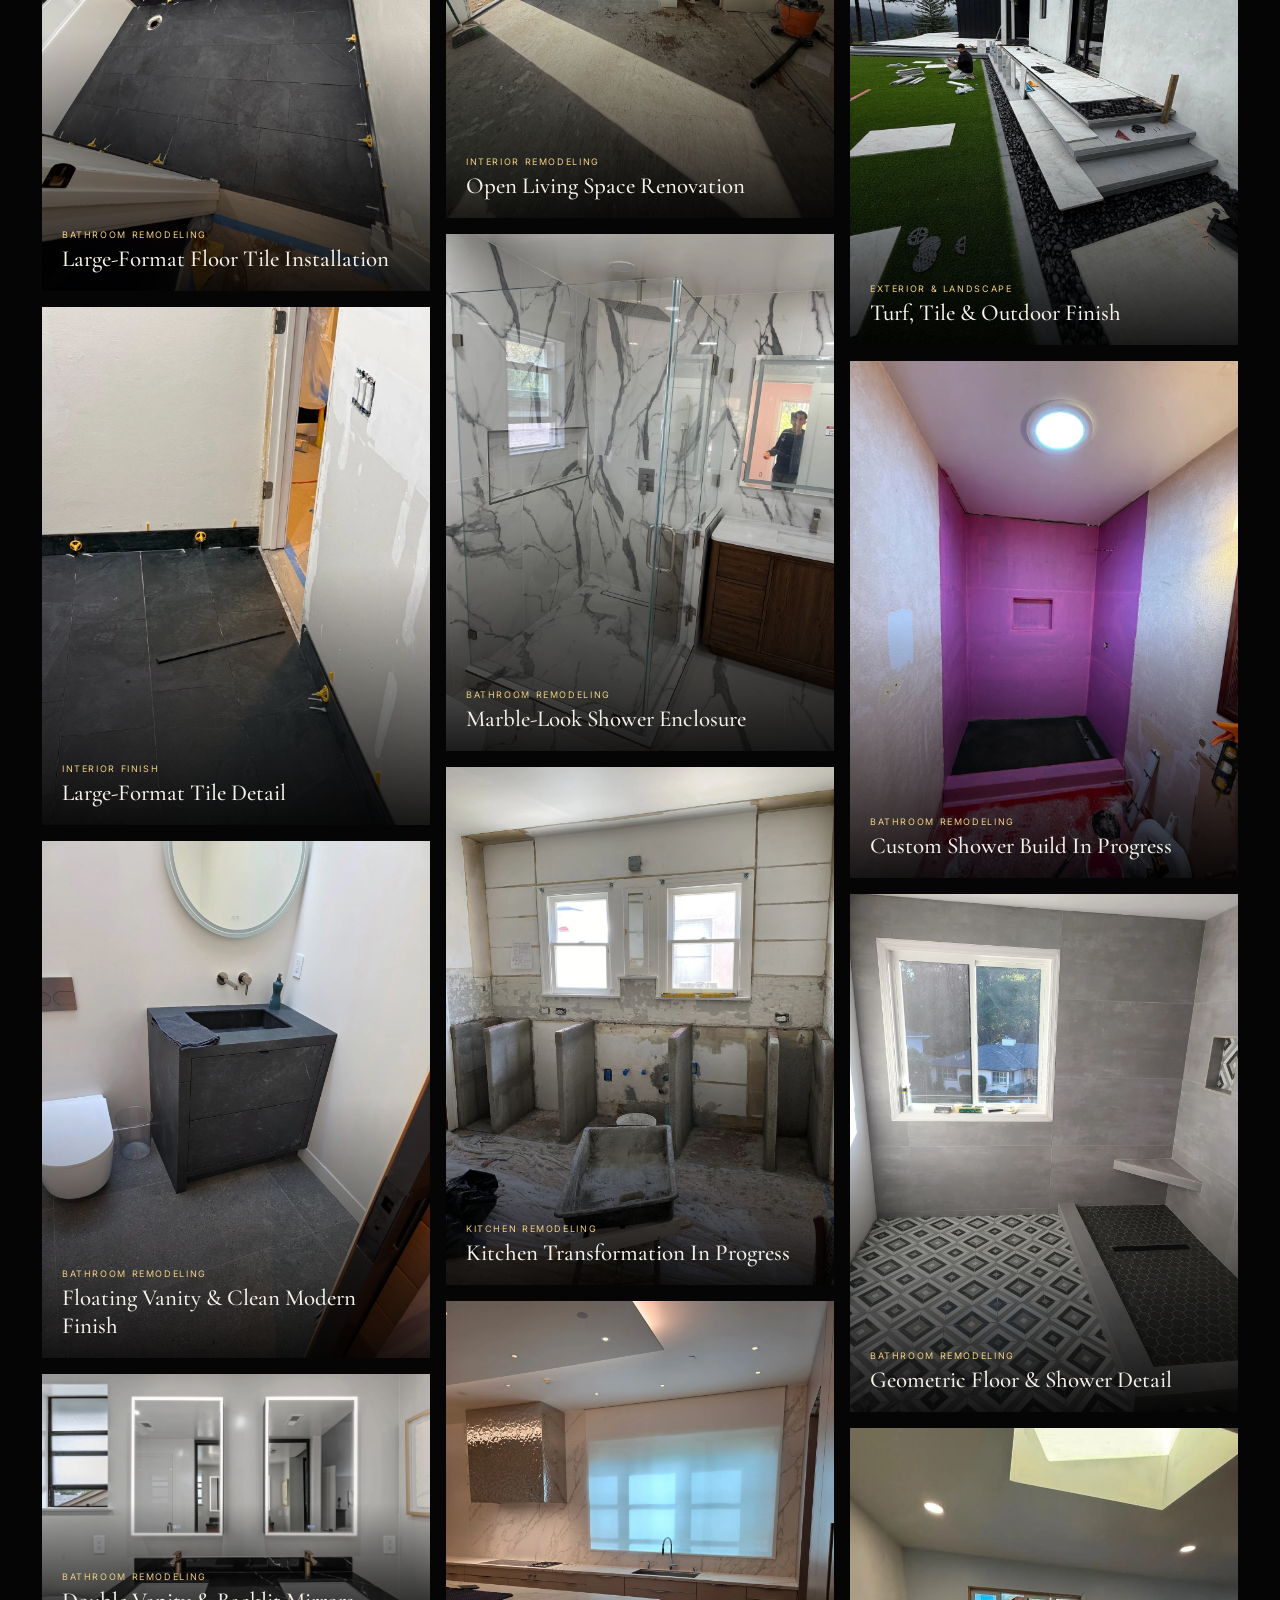
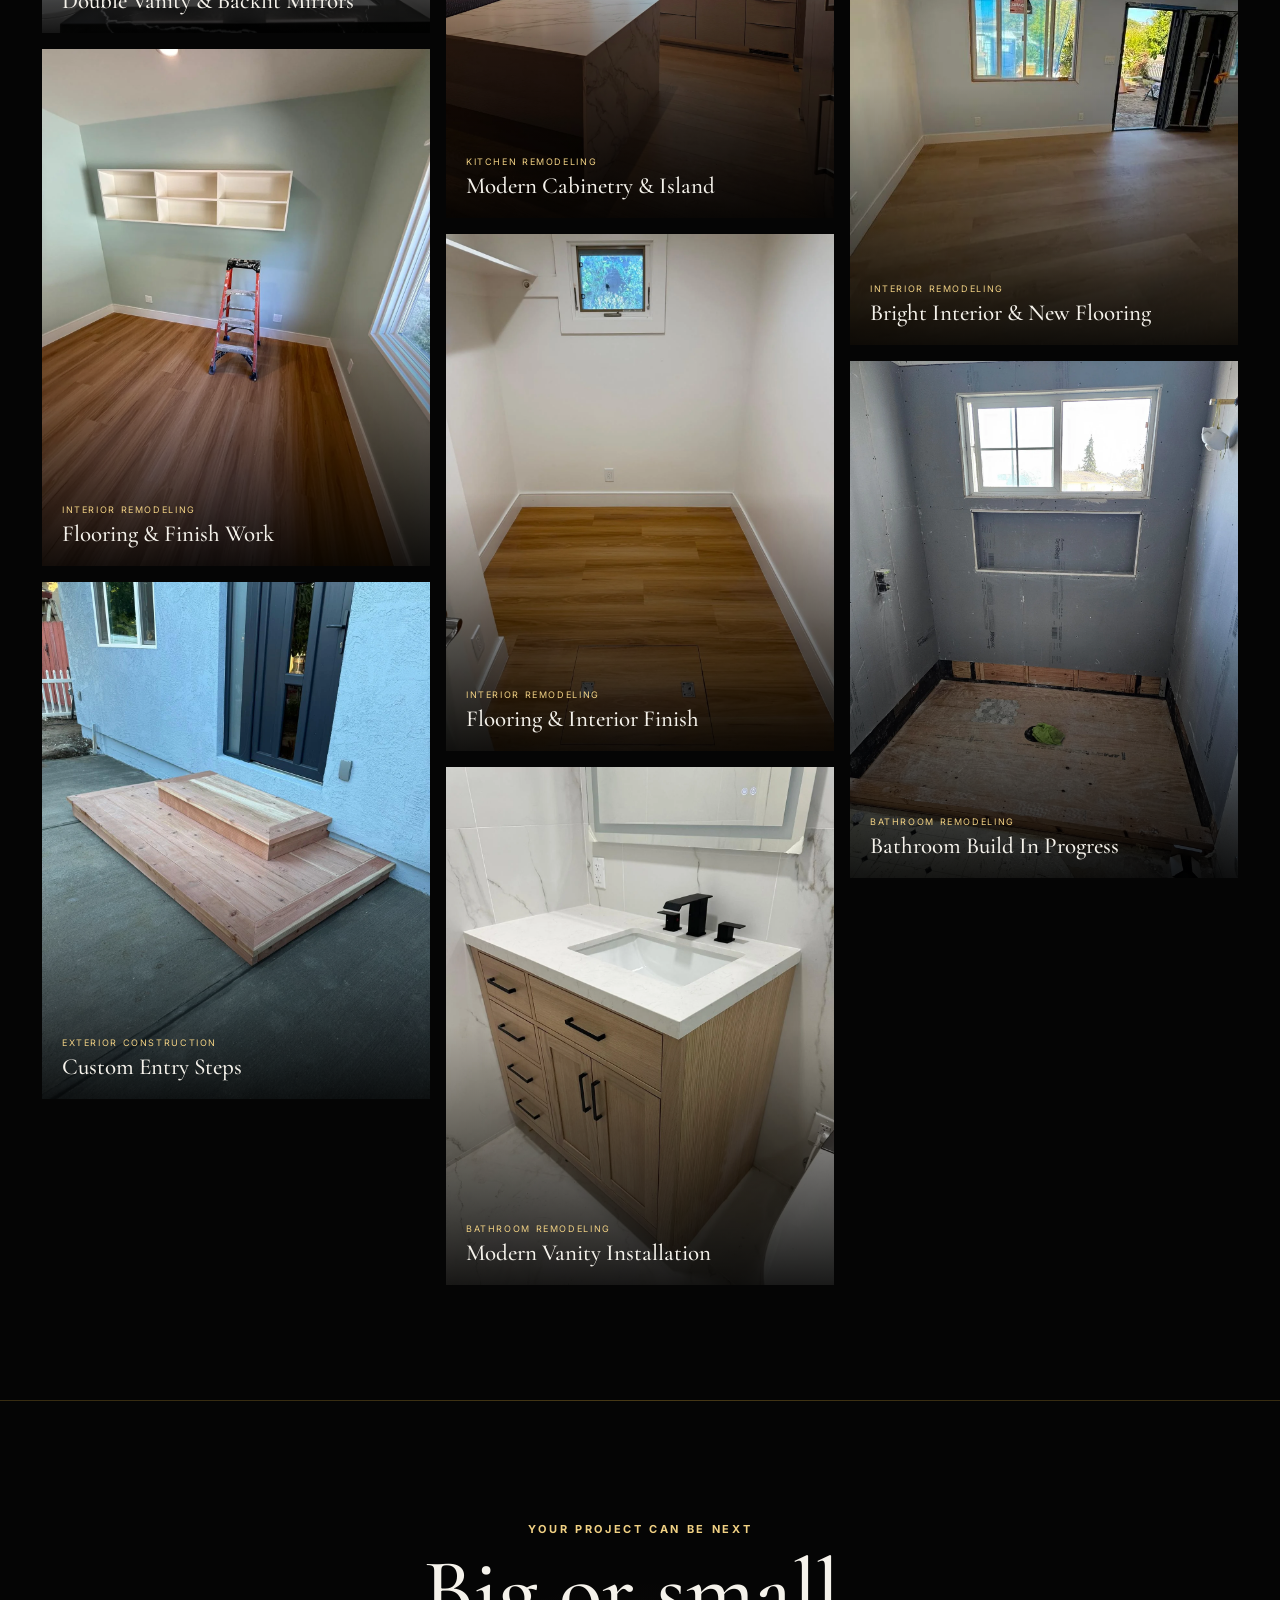
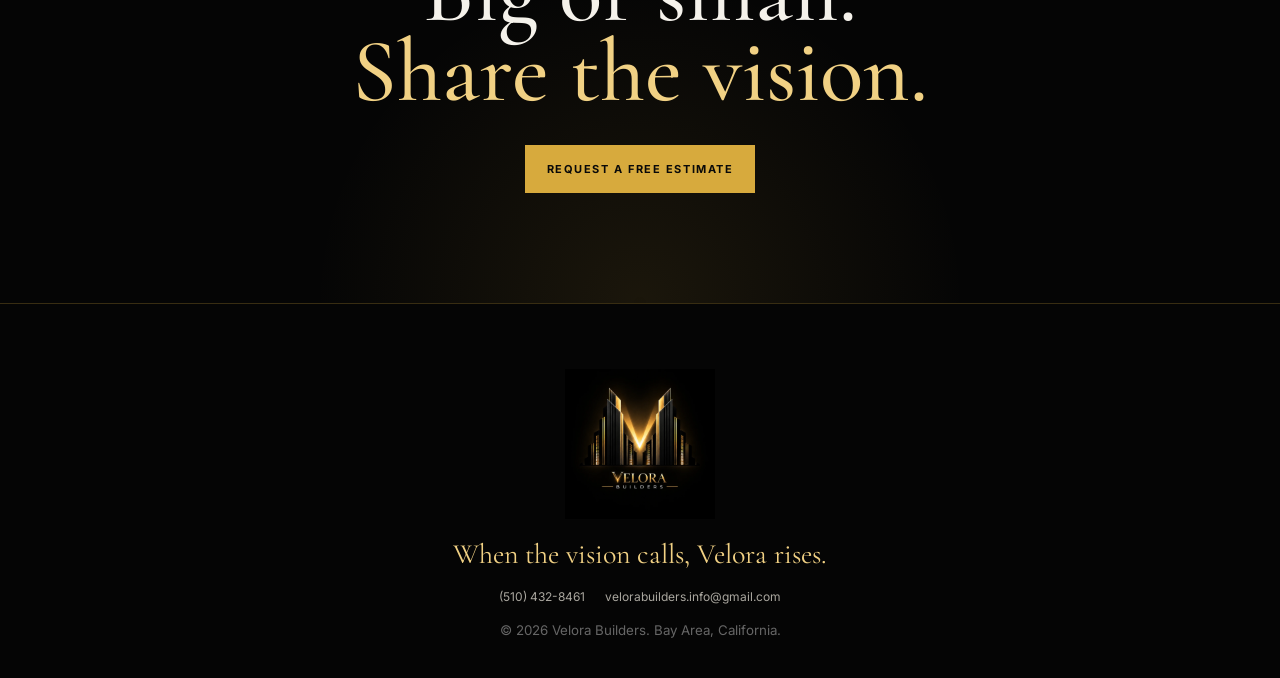
==== commit 6d63999c: "Rename projects(1).html to projects.html" ====
--- a/projects.html
+++ b/projects.html
@@ -1,5 +1,5 @@
 <!doctype html><html lang="en"><head><meta charset="utf-8"><meta name="viewport" content="width=device-width,initial-scale=1,viewport-fit=cover"><meta name="theme-color" content="#050505"><title>Our Projects | Velora Builders</title><link rel="preconnect" href="https://fonts.googleapis.com"><link rel="preconnect" href="https://fonts.gstatic.com" crossorigin><link href="https://fonts.googleapis.com/css2?family=Cormorant+Garamond:wght@400;500;600&family=Inter:wght@400;500;600;700&display=swap" rel="stylesheet"><link rel="stylesheet" href="styles.css"><script defer src="script.js"></script></head><body>
-<header class="site-header"><a class="brand" href="index.html"><img src="assets/logo.webp" alt="Velora Builders"></a><button class="menu-btn" type="button" aria-expanded="false" aria-controls="main-nav"><span></span><span></span><span></span></button><nav class="nav" id="main-nav"><a href="index.html">Home</a><a href="index.html#services">Services</a><a href="projects.html">Projects</a><a href="index.html#reviews">Reviews</a><a href="index.html#contact">Contact</a><a class="nav-call" href="index.html#contact">Send the Signal</a></nav></header>
+<header class="site-header"><a class="brand" href="index.html"><img src="assets/logo.webp" alt="Velora Builders"></a><button class="menu-btn" type="button" aria-expanded="false" aria-controls="main-nav"><span></span><span></span><span></span></button><nav class="nav" id="main-nav"><a href="index.html">Home</a><a href="index.html#services">Services</a><a href="projects.html">Projects</a><a href="index.html#reviews">Reviews</a><a href="index.html#contact">Contact</a><a class="nav-call" href="index.html#contact">Share the Vision</a></nav></header>
 <main><section class="projects-hero"><p class="section-kicker">OUR WORK</p><h1>Built in the real world.<br><span>Not a showroom.</span></h1><p>Completed spaces, active jobs and the details in between. Explore the work behind Velora Builders.</p></section>
 <section class="all-projects section"><div class="gallery-intro"><p class="section-kicker">PROJECT ARCHIVE</p><h2>Every project tells <span>part of the story.</span></h2></div><div class="gallery-grid">
 <figure class="gallery-item"><img src="assets/projects/project-01.webp" alt="Modern Turf & Hardscape" loading="lazy"><figcaption><span>EXTERIOR & LANDSCAPE</span><b>Modern Turf & Hardscape</b></figcaption></figure>
@@ -30,4 +30,4 @@
 <figure class="gallery-item"><img src="assets/projects/project-26.webp" alt="Custom Shower Build In Progress" loading="lazy"><figcaption><span>BATHROOM REMODELING</span><b>Custom Shower Build In Progress</b></figcaption></figure>
 <figure class="gallery-item"><img src="assets/projects/project-27.webp" alt="Geometric Floor & Shower Detail" loading="lazy"><figcaption><span>BATHROOM REMODELING</span><b>Geometric Floor & Shower Detail</b></figcaption></figure>
 <figure class="gallery-item"><img src="assets/projects/project-28.webp" alt="Bright Interior & New Flooring" loading="lazy"><figcaption><span>INTERIOR REMODELING</span><b>Bright Interior & New Flooring</b></figcaption></figure>
-<figure class="gallery-item"><img src="assets/projects/project-29.webp" alt="Bathroom Build In Progress" loading="lazy"><figcaption><span>BATHROOM REMODELING</span><b>Bathroom Build In Progress</b></figcaption></figure></div></section><section class="gallery-cta"><p class="section-kicker">YOUR PROJECT CAN BE NEXT</p><h2>Big or small.<br><span>Send the signal.</span></h2><a class="btn btn-gold" href="index.html#contact">Request a Free Estimate</a></section></main><footer><a class="footer-brand" href="index.html"><img src="assets/logo.webp" alt="Velora Builders"></a><p>When the work matters, send the signal.</p><div class="footer-contact"><a href="tel:+15104328461">(510) 432-8461</a><a href="mailto:velorabuilders.info@gmail.com">velorabuilders.info@gmail.com</a></div><small>© 2026 Velora Builders. Bay Area, California.</small></footer></body></html>
+<figure class="gallery-item"><img src="assets/projects/project-29.webp" alt="Bathroom Build In Progress" loading="lazy"><figcaption><span>BATHROOM REMODELING</span><b>Bathroom Build In Progress</b></figcaption></figure></div></section><section class="gallery-cta"><p class="section-kicker">YOUR PROJECT CAN BE NEXT</p><h2>Big or small.<br><span>Share the vision.</span></h2><a class="btn btn-gold" href="index.html#contact">Request a Free Estimate</a></section></main><footer><a class="footer-brand" href="index.html"><img src="assets/logo.webp" alt="Velora Builders"></a><p>When the vision calls, Velora rises.</p><div class="footer-contact"><a href="tel:+15104328461">(510) 432-8461</a><a href="mailto:velorabuilders.info@gmail.com">velorabuilders.info@gmail.com</a></div><small>© 2026 Velora Builders. Bay Area, California.</small></footer></body></html>
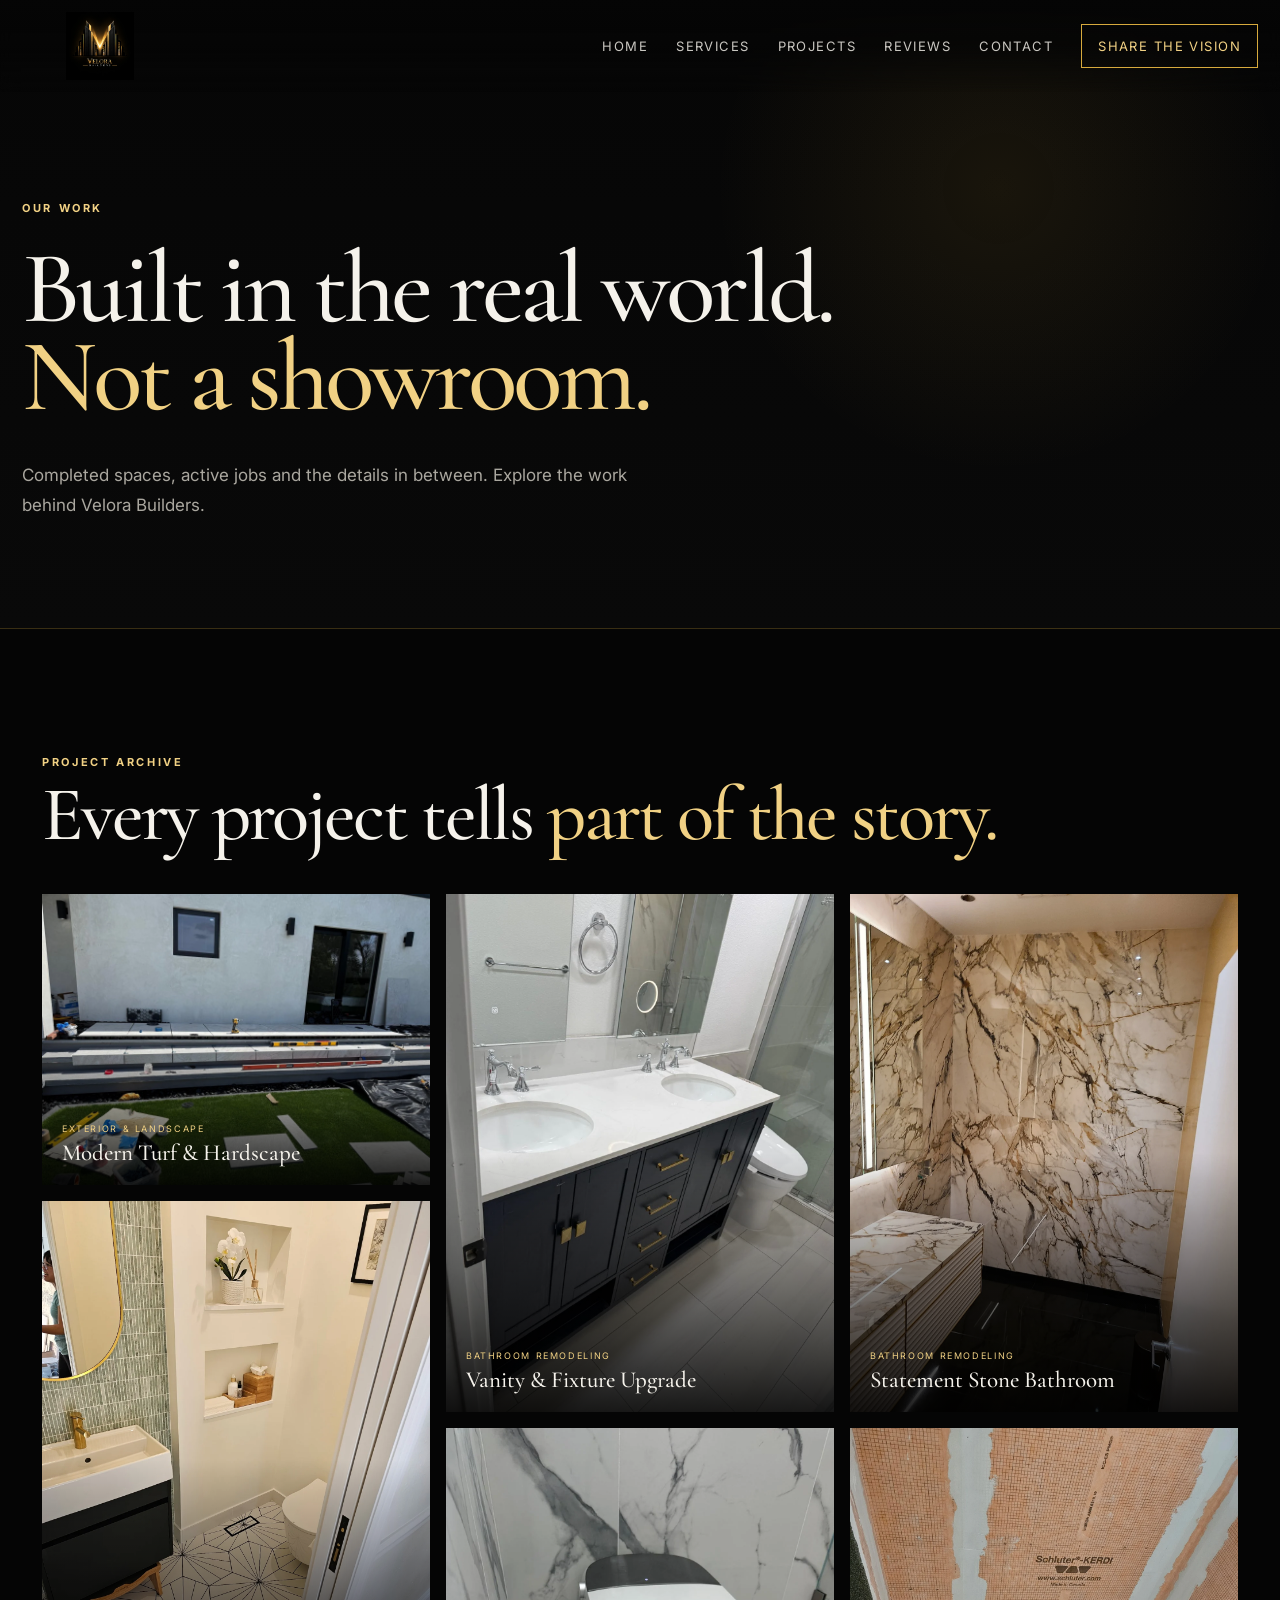
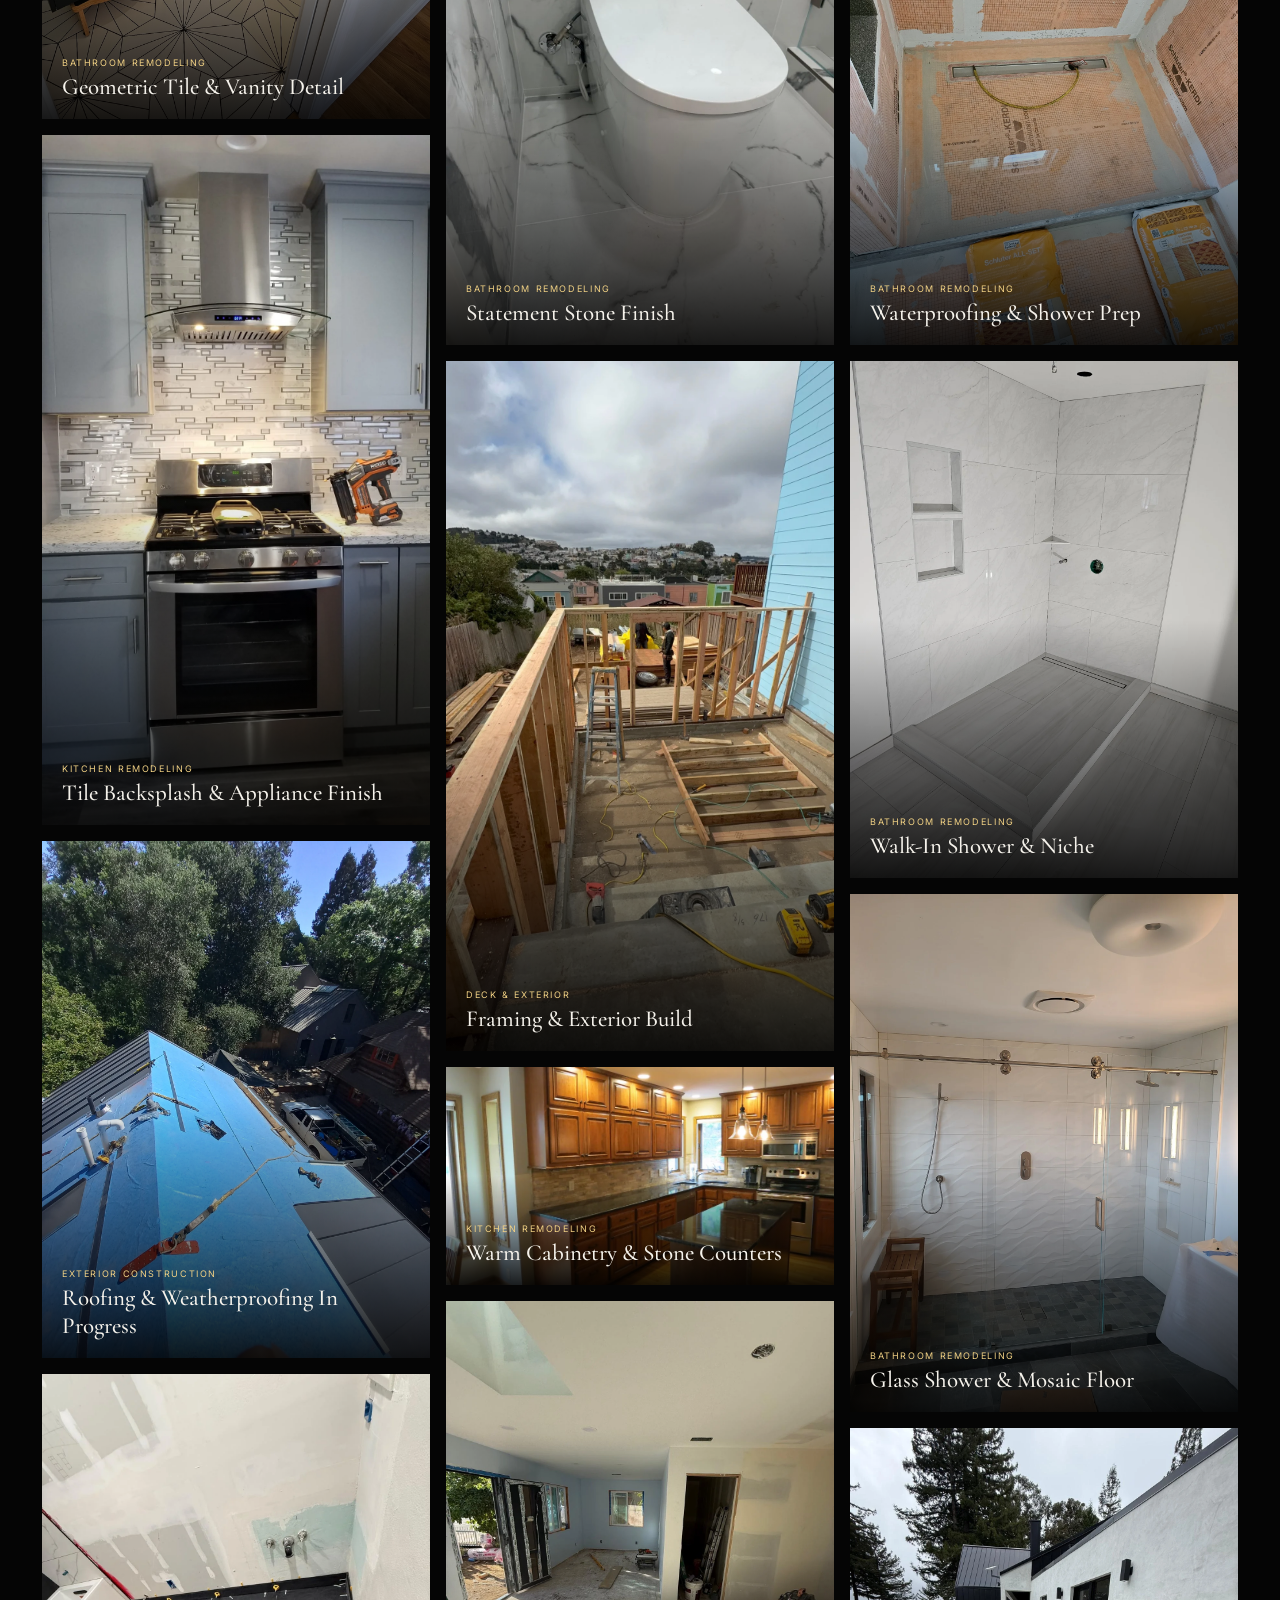
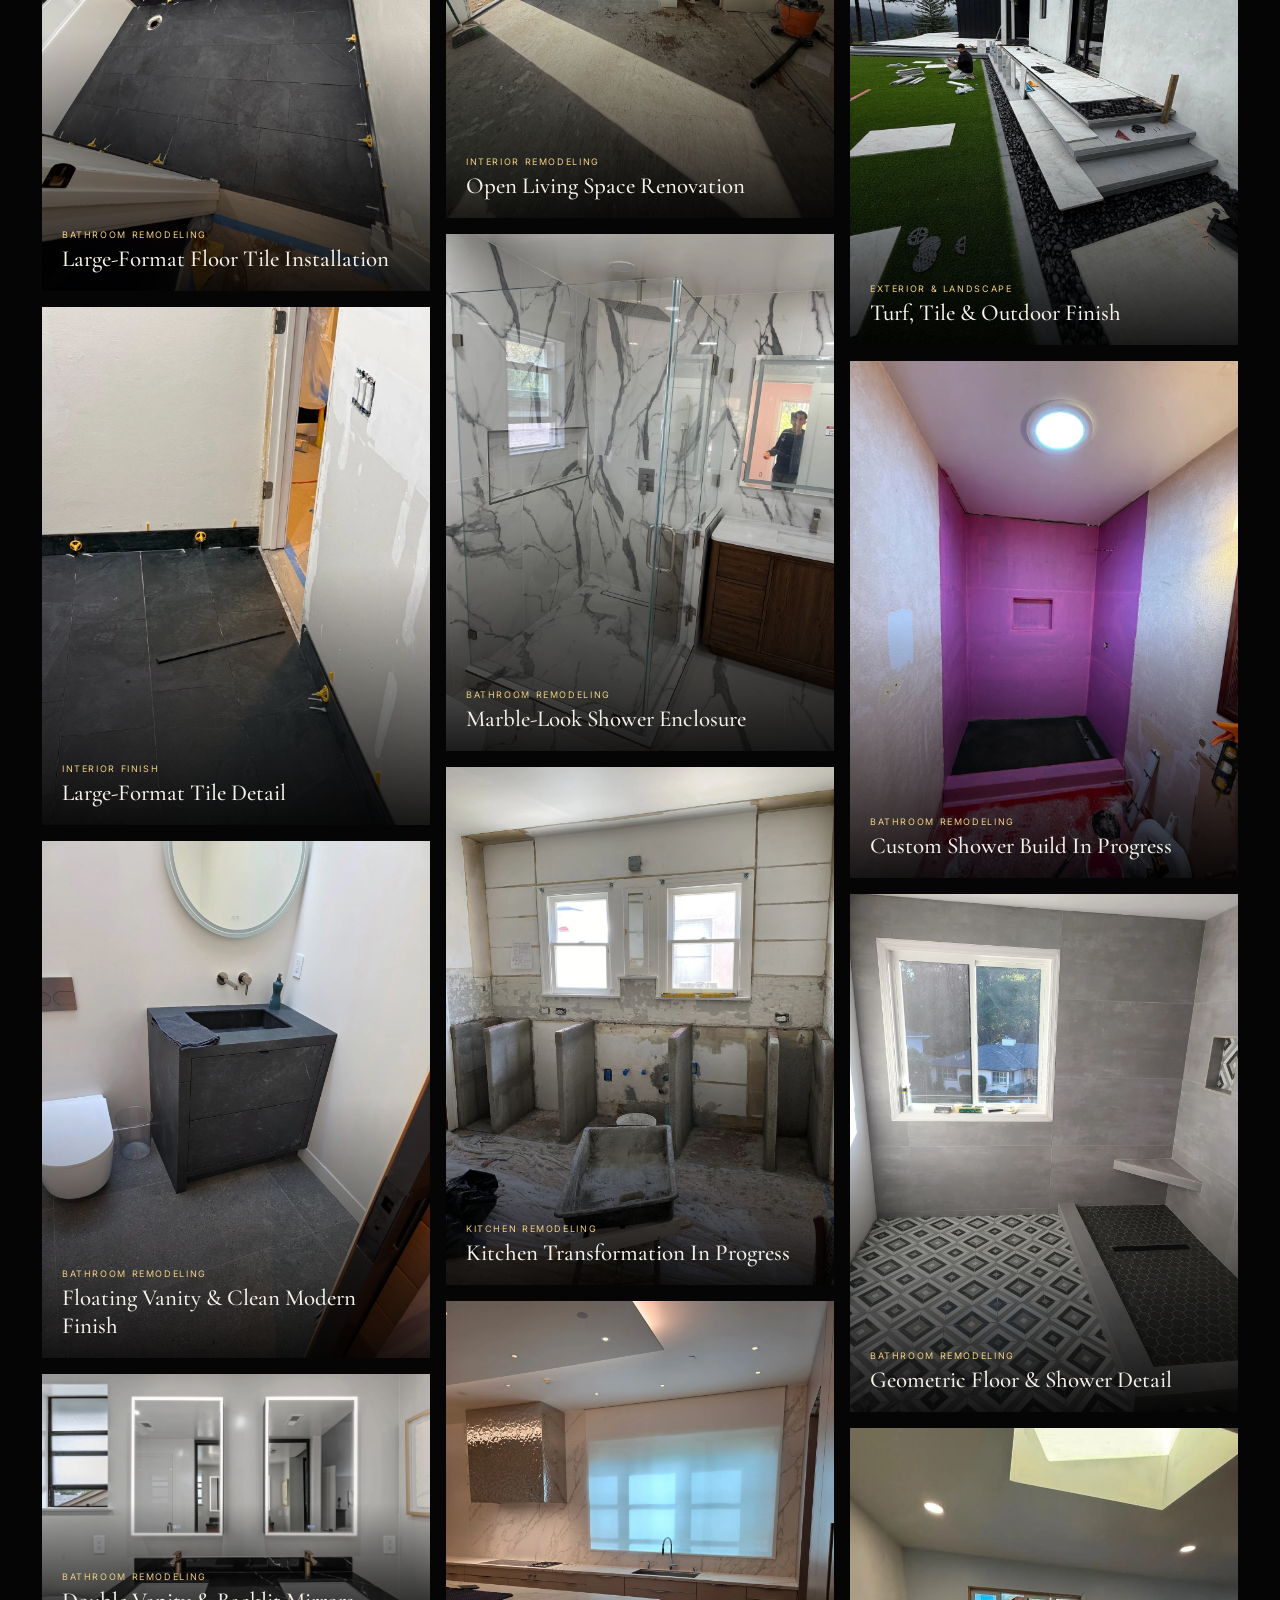
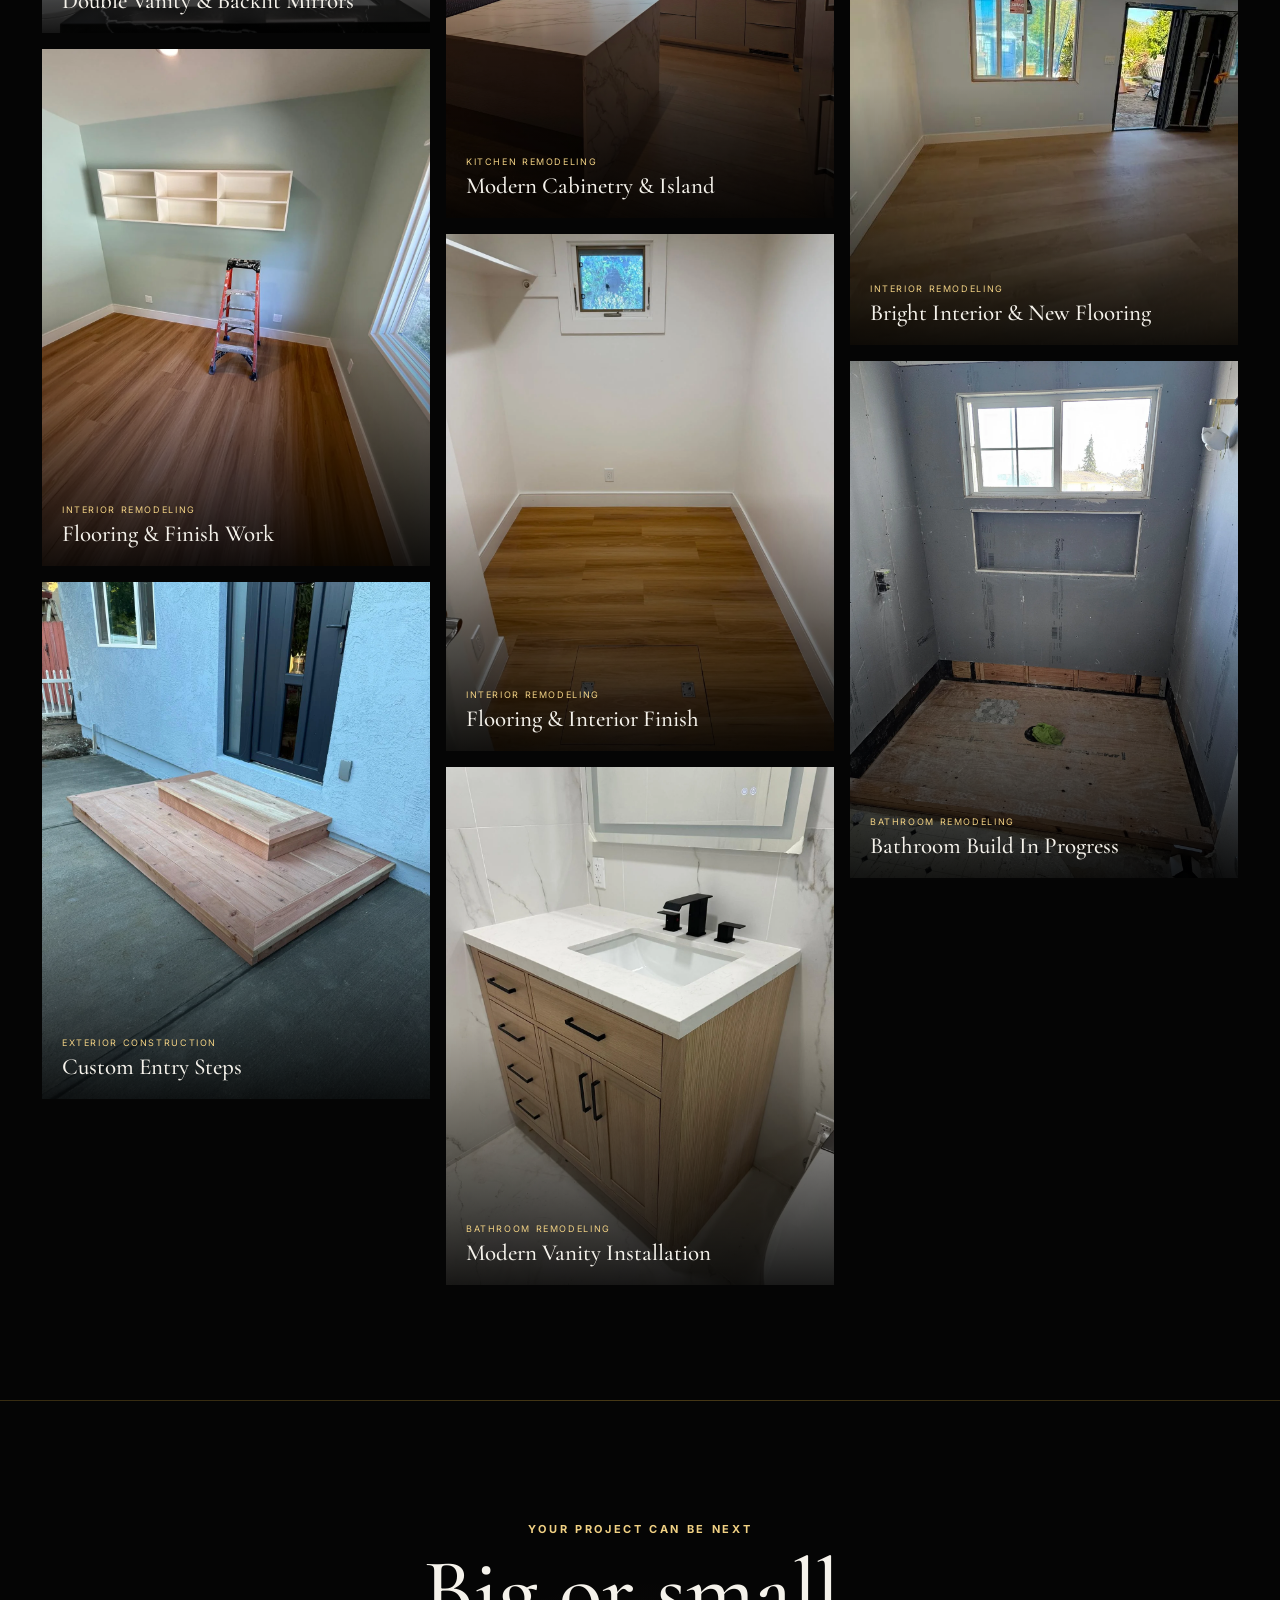
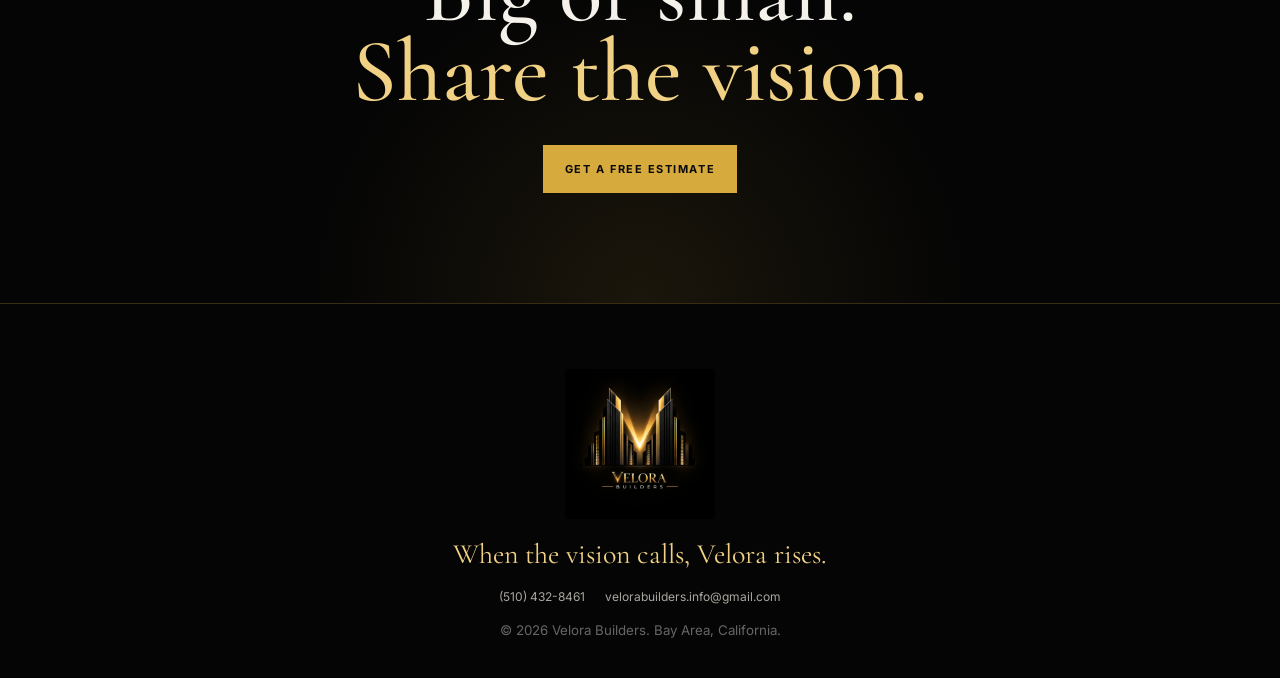
==== commit 0cba8674: "Rename velora-projects-updated.html to projects.html" ====
--- a/projects.html
+++ b/projects.html
@@ -30,4 +30,4 @@
 <figure class="gallery-item"><img src="assets/projects/project-26.webp" alt="Custom Shower Build In Progress" loading="lazy"><figcaption><span>BATHROOM REMODELING</span><b>Custom Shower Build In Progress</b></figcaption></figure>
 <figure class="gallery-item"><img src="assets/projects/project-27.webp" alt="Geometric Floor & Shower Detail" loading="lazy"><figcaption><span>BATHROOM REMODELING</span><b>Geometric Floor & Shower Detail</b></figcaption></figure>
 <figure class="gallery-item"><img src="assets/projects/project-28.webp" alt="Bright Interior & New Flooring" loading="lazy"><figcaption><span>INTERIOR REMODELING</span><b>Bright Interior & New Flooring</b></figcaption></figure>
-<figure class="gallery-item"><img src="assets/projects/project-29.webp" alt="Bathroom Build In Progress" loading="lazy"><figcaption><span>BATHROOM REMODELING</span><b>Bathroom Build In Progress</b></figcaption></figure></div></section><section class="gallery-cta"><p class="section-kicker">YOUR PROJECT CAN BE NEXT</p><h2>Big or small.<br><span>Share the vision.</span></h2><a class="btn btn-gold" href="index.html#contact">Request a Free Estimate</a></section></main><footer><a class="footer-brand" href="index.html"><img src="assets/logo.webp" alt="Velora Builders"></a><p>When the vision calls, Velora rises.</p><div class="footer-contact"><a href="tel:+15104328461">(510) 432-8461</a><a href="mailto:velorabuilders.info@gmail.com">velorabuilders.info@gmail.com</a></div><small>© 2026 Velora Builders. Bay Area, California.</small></footer></body></html>
+<figure class="gallery-item"><img src="assets/projects/project-29.webp" alt="Bathroom Build In Progress" loading="lazy"><figcaption><span>BATHROOM REMODELING</span><b>Bathroom Build In Progress</b></figcaption></figure></div></section><section class="gallery-cta"><p class="section-kicker">YOUR PROJECT CAN BE NEXT</p><h2>Big or small.<br><span>Share the vision.</span></h2><a class="btn btn-gold" href="index.html#contact">Get a Free Estimate</a></section></main><footer><a class="footer-brand" href="index.html"><img src="assets/logo.webp" alt="Velora Builders"></a><p>When the vision calls, Velora rises.</p><div class="footer-contact"><a href="tel:+15104328461">(510) 432-8461</a><a href="mailto:velorabuilders.info@gmail.com">velorabuilders.info@gmail.com</a></div><small>© 2026 Velora Builders. Bay Area, California.</small></footer></body></html>
